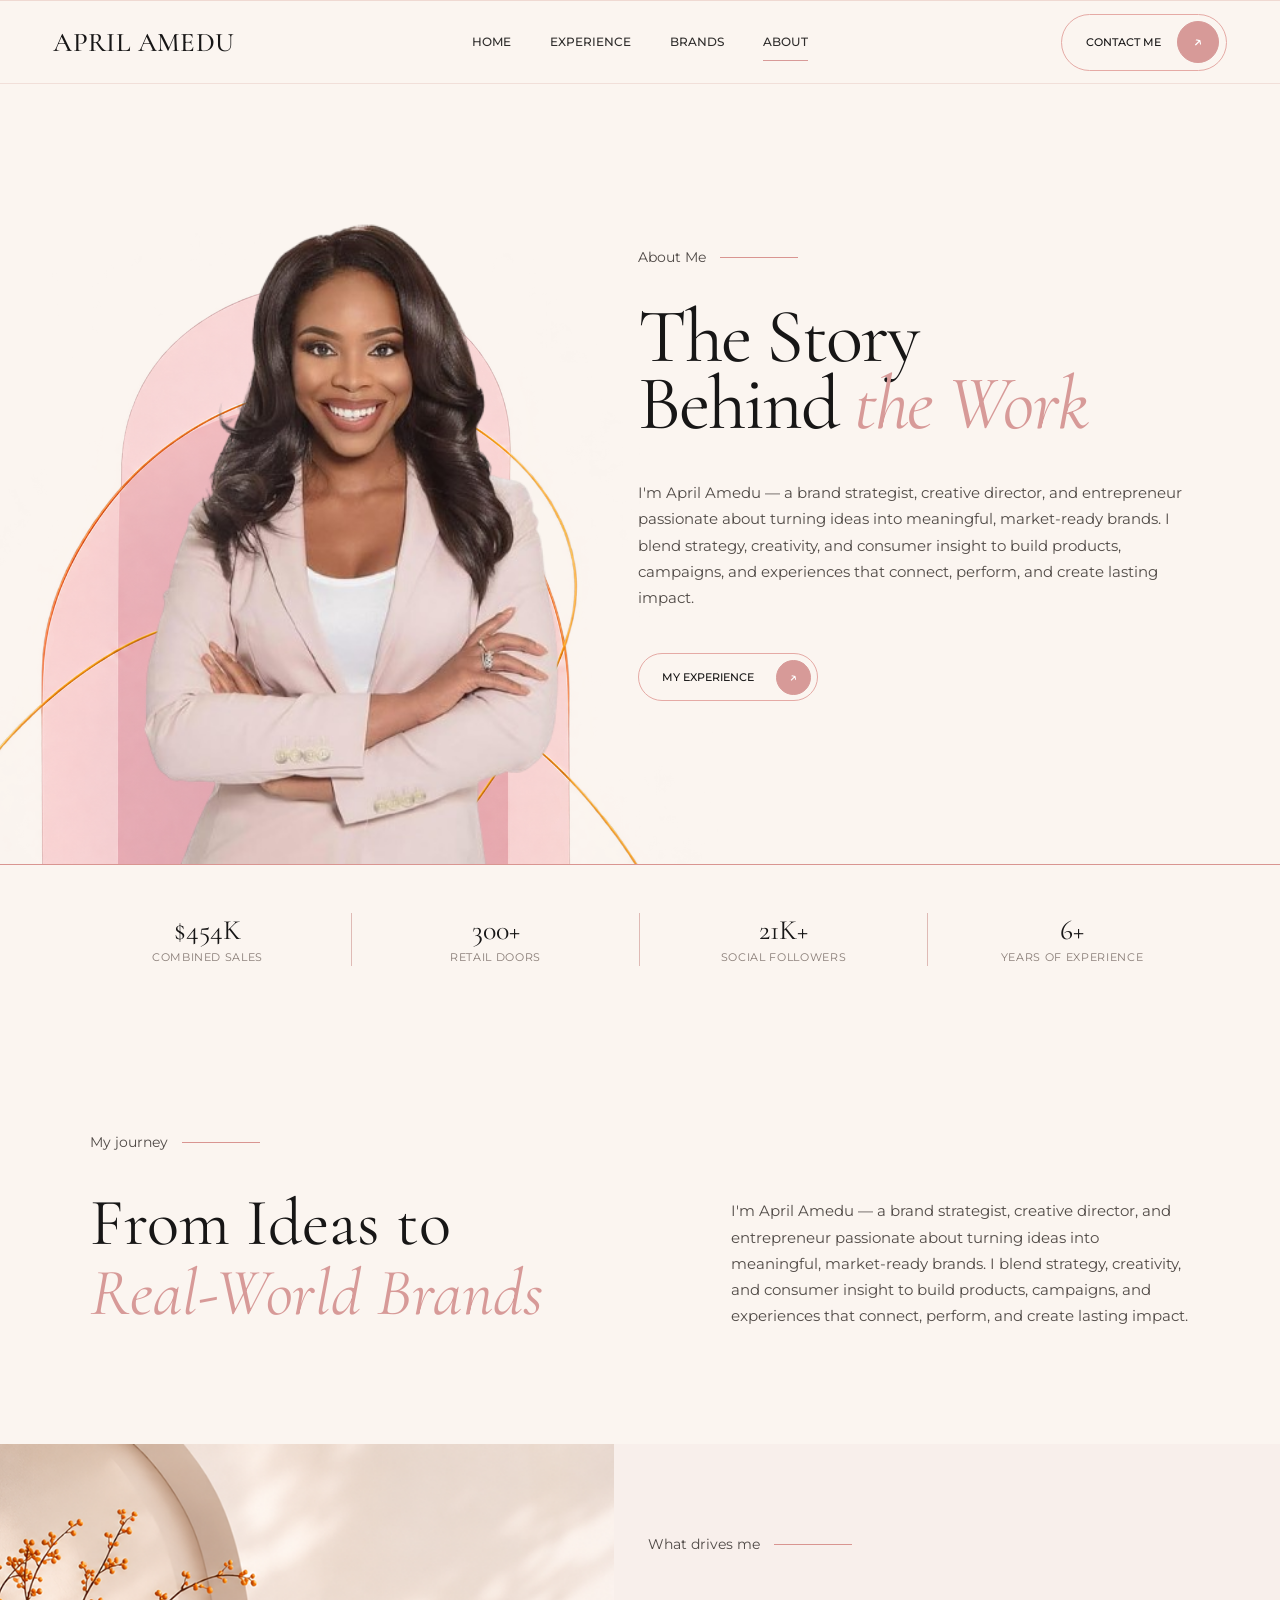
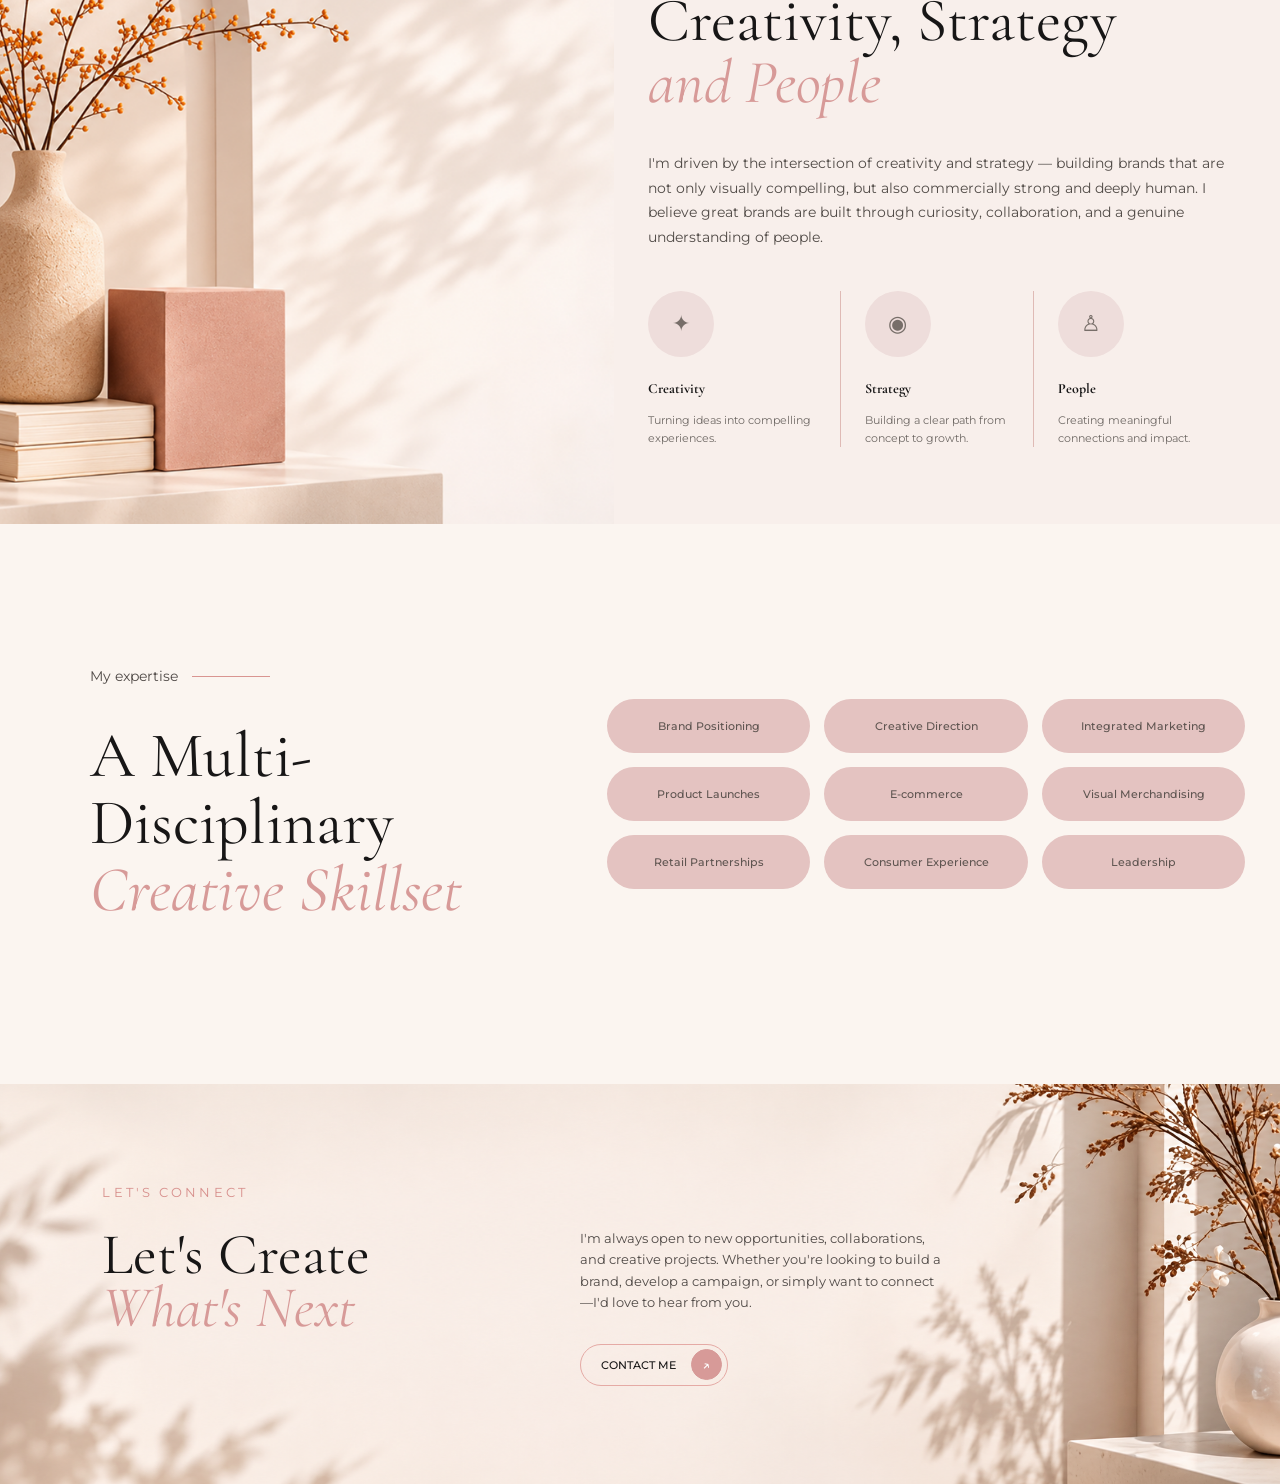
==== about/index.html @ 021d6145 "first commit" ====
<!doctype html>
<html lang="en">
<head>
    <meta charset="utf-8">
    <meta name="viewport" content="width=device-width, initial-scale=1">
    <meta name="description" content="Learn about April Amedu, her story, creative approach, and multidisciplinary brand expertise.">
    <meta name="theme-color" content="#fbf5f0">
    <title>ABOUT – April Amedu</title>
    <link rel="icon" href="/favicon.svg" type="image/svg+xml">
    <link rel="preconnect" href="https://fonts.googleapis.com">
    <link rel="preconnect" href="https://fonts.gstatic.com" crossorigin>
    <link href="https://fonts.googleapis.com/css2?family=Cormorant+Garamond:ital,wght@0,400;0,500;0,600;1,400&family=Montserrat:wght@400;500;600&display=swap" rel="stylesheet">
    <link rel="stylesheet" href="/assets/css/style.css">
</head>
<body class="wp-singular page-template-default page page-id-8 wp-theme-april-amedu">
<header class="site-header"><a class="brand" href="/">APRIL AMEDU</a><nav id="primary-navigation" class="main-nav" aria-label="Primary navigation"><ul id="menu-main-menu" class="nav-menu"><li id="menu-item-13" class="menu-item menu-item-type-custom menu-item-object-custom menu-item-13"><a href="/">HOME</a></li>
<li id="menu-item-12" class="menu-item menu-item-type-post_type menu-item-object-page menu-item-12"><a href="/experience/">EXPERIENCE</a></li>
<li id="menu-item-14" class="menu-item menu-item-type-post_type menu-item-object-page menu-item-14"><a href="/brands/">BRANDS</a></li>
<li id="menu-item-15" class="menu-item menu-item-type-post_type menu-item-object-page current-menu-item page_item page-item-8 current_page_item menu-item-15"><a href="/about/" aria-current="page">ABOUT</a></li>
<li class="menu-item mobile-contact-menu-item"><a href="/contact/"><span>Contact Me</span><span class="mobile-contact-arrow" aria-hidden="true">&nearr;</span></a></li></ul></nav><a class="pill" href="/contact/">Contact Me <span class="round-arrow">↗</span></a><button class="menu-toggle" type="button" aria-controls="primary-navigation" aria-label="Open menu" aria-expanded="false"><span class="menu-toggle-icon" aria-hidden="true"></span></button></header>
<main class="about-page">
    <section class="about-hero">
        <div class="about-hero-visual">
            <img class="about-hero-arch" src="/assets/images/2615bd2c-b158-4d76-a8b2-8eef247eaac6.png" alt="">
            <img class="about-hero-person" src="/assets/images/Headshot.png" alt="April Amedu">
        </div>
        <div class="about-hero-copy">
            <p class="about-label">About Me</p>
            <h1>The Story<br>Behind <span class="accent">the Work</span></h1>
            <p>I'm April Amedu — a brand strategist, creative director, and entrepreneur passionate about turning ideas into meaningful, market-ready brands. I blend strategy, creativity, and consumer insight to build products, campaigns, and experiences that connect, perform, and create lasting impact.</p>
            <a class="pill" href="/experience/">My Experience <span class="round-arrow">↗</span></a>
        </div>
    </section>

    <section class="about-stats" aria-label="Career highlights">
        <div class="stat">$454K<small>Combined Sales</small></div>
        <div class="stat">300+<small>Retail Doors</small></div>
        <div class="stat">21K+<small>Social Followers</small></div>
        <div class="stat">6+<small>Years of Experience</small></div>
    </section>

    <section class="about-journey">
        <div>
            <p class="about-label">My journey</p>
            <h2>From Ideas to<br><span class="accent">Real-World Brands</span></h2>
        </div>
        <p>I'm April Amedu — a brand strategist, creative director, and entrepreneur passionate about turning ideas into meaningful, market-ready brands. I blend strategy, creativity, and consumer insight to build products, campaigns, and experiences that connect, perform, and create lasting impact.</p>
    </section>

    <section class="about-drives">
        <div class="about-drives-image"><img src="/assets/images/Rectangle%20123.png" alt="Sculptural vase, books, and dried branches"></div>
        <div class="about-drives-copy">
            <p class="about-label">What drives me</p>
            <h2>Creativity, Strategy<br><span class="accent">and People</span></h2>
            <p>I'm driven by the intersection of creativity and strategy — building brands that are not only visually compelling, but also commercially strong and deeply human. I believe great brands are built through curiosity, collaboration, and a genuine understanding of people.</p>
            <div class="about-values">
                <article><span class="value-icon">✦</span><h3>Creativity</h3><p>Turning ideas into compelling experiences.</p></article>
                <article><span class="value-icon">◉</span><h3>Strategy</h3><p>Building a clear path from concept to growth.</p></article>
                <article><span class="value-icon">♙</span><h3>People</h3><p>Creating meaningful connections and impact.</p></article>
            </div>
        </div>
    </section>

    <section class="about-expertise">
        <div>
            <p class="about-label">My expertise</p>
            <h2>A Multi-<br>Disciplinary<br><span class="accent">Creative Skillset</span></h2>
        </div>
        <div class="expertise-list" aria-label="Areas of expertise">
            <span>Brand Positioning</span><span>Creative Direction</span><span>Integrated Marketing</span>
            <span>Product Launches</span><span>E-commerce</span><span>Visual Merchandising</span>
            <span>Retail Partnerships</span><span>Consumer Experience</span><span>Leadership</span>
        </div>
    </section>

    <section class="contact about-contact" id="contact">
        <img class="contact-art" src="/assets/images/Group%2048096040.png" alt="">
        <div class="contact-inner">
            <p class="section-kicker">Let's Connect</p>
            <h2>Let's Create<br><span class="accent">What's Next</span></h2>
            <p>I'm always open to new opportunities, collaborations, and creative projects. Whether you're looking to build a brand, develop a campaign, or simply want to connect—I'd love to hear from you.</p>
            <a class="pill" href="/contact/">Contact Me <span class="round-arrow">↗</span></a>
        </div>
    </section>
</main>
<section class="contact site-wide-contact" id="site-contact">
    <img class="contact-art" src="/assets/images/Group%2048096040.png" alt="">
    <div class="contact-inner">
        <p class="section-kicker">Let's Connect</p>
        <h2>Let's Create<br><span class="accent">What's Next</span></h2>
        <p>I'm always open to new opportunities, collaborations, and creative projects. Whether you're looking to build a brand, develop a campaign, or simply want to connect—I'd love to hear from you.</p>
        <a class="pill" href="/contact/">Contact Me <span class="round-arrow">↗</span></a>
    </div>
</section>
    <script src="/assets/js/navigation.js" defer></script>
    <script src="/assets/js/static-site.js" defer></script>
</body>
</html>
---- assets/css/style.css ----
/*
Theme Name: April Amedu
Theme URI: https://example.com/april-amedu
Author: April Amedu
Description: Editorial portfolio theme for April Amedu, brand strategist and creative director.
Version: 1.0.0
Text Domain: april-amedu
*/

:root{--cream:#f8f0eb;--paper:#fbf5f0;--ink:#171616;--muted:#6f6965;--rose:#d79a98;--rose-light:#e8c6c4;--line:#dec2b8;--max:1240px}
*{box-sizing:border-box}html{scroll-behavior:smooth}body{margin:0;background:var(--cream);color:var(--ink);font-family:"Helvetica Neue",Arial,sans-serif;font-size:14px;line-height:1.55}a{color:inherit;text-decoration:none}img{max-width:100%;height:auto;display:block}.site-header{height:84px;padding:0 4.2vw;display:flex;align-items:center;justify-content:space-between;background:var(--cream);position:relative;z-index:10}.brand{font-family:Georgia,serif;font-size:19px;letter-spacing:.08em}.main-nav{display:flex;gap:34px;align-items:center;text-transform:uppercase;font-size:10px;color:#57514e;letter-spacing:.05em}.main-nav a:first-child{border-bottom:1px solid var(--rose);padding-bottom:9px}.pill{border:1px solid var(--rose-light);border-radius:999px;padding:11px 15px 11px 22px;text-transform:uppercase;font-size:10px;letter-spacing:.04em;display:flex;gap:14px;align-items:center}.round-arrow,.circle-arrow{display:inline-grid;place-items:center;width:28px;height:28px;border-radius:50%;border:1px solid currentColor;font-size:14px;line-height:1}.pill .round-arrow{background:var(--rose);color:white;border-color:var(--rose)}.menu-toggle{display:none;border:0;background:none;font-size:24px}.hero{min-height:560px;position:relative;overflow:hidden;display:grid;grid-template-columns:1fr 1.2fr 1fr;align-items:center;padding:42px 5.5vw 0;background:var(--paper)}.hero:before{content:"";position:absolute;width:45vw;height:45vw;max-width:610px;max-height:610px;background:radial-gradient(circle at center,#f9e4e0 0 33%,transparent 34%);border:1px solid #e5b8ad;border-radius:50%;left:31%;top:22%;opacity:.9}.hero:after{content:"";position:absolute;width:50vw;height:40vw;border:1px solid #e8c1b4;border-radius:50%;left:25%;top:24%;transform:rotate(-10deg);opacity:.9}.hero-copy,.hero-portrait{position:relative;z-index:1}.hero-copy{align-self:center}.hero-copy.right{padding-left:12%}.eyebrow,.section-kicker{font-size:10px;letter-spacing:.24em;color:#7a716c;text-transform:uppercase;margin:0 0 17px}.accent{color:var(--rose);font-style:italic}.hero h1{font:clamp(48px,5vw,82px)/.87 Georgia,serif;font-weight:400;letter-spacing:-.04em;margin:0 0 25px}.hero p{font-size:11px;color:var(--muted);max-width:240px;line-height:1.7}.hero-portrait{align-self:end;justify-self:center;width:min(340px,100%);height:480px;background:linear-gradient(150deg,#8d6d63,#d5b1a5 48%,#5a413a);border-radius:48% 48% 0 0;position:relative;overflow:hidden}.hero-portrait:before{content:"";position:absolute;width:145px;height:185px;left:calc(50% - 72px);top:85px;border-radius:50% 50% 45% 45%;background:linear-gradient(140deg,#3b2925,#b57968 55%,#4c2d27);box-shadow:0 82px 0 23px #f6f0ec}.hero-portrait:after{content:"";position:absolute;left:20%;right:20%;bottom:-12px;height:230px;border-radius:50% 50% 0 0;background:linear-gradient(120deg,#d9bdb7,#f5eee9 45%,#c8a7a0)}.hero-statbar{grid-column:1/-1;margin:0 -5.5vw;padding:17px 6vw;border-top:1px solid var(--rose);display:grid;grid-template-columns:repeat(4,1fr);text-align:center;background:var(--paper);position:relative;z-index:2}.stat{font:24px Georgia,serif;border-right:1px solid var(--line)}.stat:last-child{border:0}.stat small{display:block;font:9px Arial,sans-serif;color:#877b75;letter-spacing:.06em;text-transform:uppercase;margin-top:2px}.logo-strip{padding:54px 6vw 70px;text-align:center;background:var(--paper)}.logo-strip .section-kicker{color:var(--rose);margin-bottom:43px}.logos{display:flex;justify-content:space-around;align-items:center;gap:30px}.logo{font-weight:800;letter-spacing:-.06em;font-size:33px}.logo.red{color:#ca1425}.logo.blue{color:#163e67}.logo.world{font:700 23px Georgia,serif;color:#ba242d}.logo.urban{font-size:17px;letter-spacing:.08em;color:#2e2b2a}.section{padding:76px 5.3vw;background:var(--cream)}.section-head{display:flex;justify-content:space-between;gap:50px;align-items:end;margin-bottom:42px}.section-head h2{font:32px/1.2 Georgia,serif;font-weight:400;margin:0}.section-head p{max-width:380px;font-size:11px;color:var(--muted);margin:0}.projects{display:grid;grid-template-columns:1.2fr .85fr .85fr;grid-auto-rows:205px;gap:9px}.project{position:relative;background:#d6d6d6;padding:34px;color:white;display:flex;flex-direction:column;justify-content:end;overflow:hidden}.project.feature{background:linear-gradient(135deg,#9e1f38,#6d1534 45%,#160d1f);grid-row:span 1}.project.feature:before{content:"POP\A YOUR";white-space:pre;position:absolute;inset:4px 0 0;text-align:center;font:52px/.75 Georgia,serif;color:#aecb23;opacity:.9}.project h3{font:28px Georgia,serif;margin:0;position:relative}.project small{font-size:10px;opacity:.8;position:relative}.project .circle-arrow{align-self:end;position:absolute;right:18px;bottom:18px}.about{background:#f2e6e1;min-height:430px;padding:75px 13%;position:relative;overflow:hidden}.about:after{content:"";position:absolute;right:0;top:0;bottom:0;width:34%;background:linear-gradient(135deg,#dec4b6,#ad7b64);border-radius:60% 0 0 0;opacity:.65}.about-inner{position:relative;z-index:1;max-width:510px}.about h2{font:48px/.9 Georgia,serif;margin:0 0 25px}.about p{font-size:11px;max-width:430px;color:var(--muted)}.services{padding-bottom:85px}.service-grid{display:grid;grid-template-columns:repeat(4,1fr);gap:0}.service{padding:0 28px;border-right:1px solid var(--line)}.service:first-child{padding-left:0}.service:last-child{border:0}.service-icon{width:50px;height:50px;background:#f0dfda;border-radius:50%;display:grid;place-items:center;font-size:22px;color:#777;margin-bottom:24px}.service h3{font-size:14px;text-transform:uppercase;margin:0 0 14px}.service p{font-size:11px;color:var(--muted);max-width:200px}.quote{background:#dfc0bf;min-height:260px;padding:60px 13%;display:flex;align-items:center;gap:60px}.quote h2{font:30px/1.2 Georgia,serif;font-weight:400;text-align:center;margin:0;max-width:500px}.quote p{max-width:280px;font-size:11px}.contact{min-height:380px;padding:72px 13%;position:relative;overflow:hidden;background:var(--paper)}.contact:after{content:"";position:absolute;right:0;top:0;width:35%;height:100%;background:linear-gradient(130deg,#f4dfd5,#b99783);opacity:.7}.contact-inner{position:relative;z-index:1;max-width:900px}.contact h2{font:52px/.9 Georgia,serif;font-weight:400;margin:0 0 30px}.contact p{max-width:260px;font-size:11px;margin-left:47%;color:var(--muted)}.site-footer{padding:25px 5vw;font-size:10px;display:flex;justify-content:space-between;color:var(--muted);background:var(--cream)}
@media(max-width:900px){.site-header{height:72px}.main-nav{display:none}.menu-toggle{display:block}.hero{grid-template-columns:1fr 1fr;min-height:720px;padding-top:60px}.hero:before{left:16%;top:30%;width:70vw;height:70vw}.hero:after{left:8%;top:32%;width:80vw;height:55vw}.hero-copy.right{padding-left:0}.hero-portrait{position:absolute;bottom:75px;left:30%;width:38%;height:390px;opacity:.9}.hero-copy{z-index:2}.hero-copy.right{grid-column:2}.hero-statbar{margin:0 -5.5vw}.projects{grid-template-columns:1fr 1fr;grid-auto-rows:190px}.project.feature{grid-column:span 2}.service-grid{grid-template-columns:1fr 1fr;gap:42px 0}.service:nth-child(2){border:0}.service:nth-child(3){padding-left:0}.quote{display:block;text-align:center}.quote p{margin:28px auto 0}.contact p{margin-left:0}.contact:after{width:45%}}
@media(max-width:560px){.brand{font-size:16px}.hero{display:block;min-height:890px;padding:55px 8vw 0}.hero-copy{position:relative;margin-bottom:25px}.hero-copy.right{padding-top:260px}.hero h1{font-size:53px}.hero-portrait{left:25%;bottom:103px;width:50%;height:330px}.hero-statbar{grid-template-columns:repeat(2,1fr);gap:14px}.stat{font-size:18px;border:0}.logos{flex-wrap:wrap}.logo{font-size:25px}.logo.world{font-size:19px}.section{padding:58px 7vw}.section-head{display:block}.section-head p{margin-top:18px}.projects{grid-template-columns:1fr;grid-auto-rows:175px}.project.feature{grid-column:auto}.about{padding:60px 8vw;min-height:530px}.about:after{width:100%;height:40%;top:auto}.about h2,.contact h2{font-size:42px}.service-grid{grid-template-columns:1fr}.service{border:0;padding:0}.service:nth-child(3){padding:0}.contact{padding:60px 8vw}.contact:after{width:100%;height:35%;top:auto}.site-footer{display:block}.site-footer span{display:block;margin-bottom:8px}}

/* Exact editorial type system and reference header */
body{font-family:"Montserrat",Arial,sans-serif}
.brand,.hero h1,.stat,.section-head h2,.project h3,.about h2,.quote h2,.contact h2{font-family:"Cormorant Garamond",Georgia,serif}
.site-header{height:84px;padding:0 4.15vw;display:grid;grid-template-columns:1fr auto 1fr;align-items:center;background:#fbf5f0;border-top:1px solid #efd9d2;border-bottom:1px solid #f1dfd9}
.brand{font-size:27px;font-weight:500;line-height:1;letter-spacing:.015em}
.site-header>.brand{display:inline-block;justify-self:start;width:max-content;max-width:100%}
.main-nav{height:100%;gap:39px;justify-self:center;font-size:10px;font-weight:500;color:#2f2d2c;letter-spacing:0}
.main-nav a{height:100%;display:flex;align-items:center;position:relative}
.main-nav a:first-child{border:0;padding:0}
.main-nav a:first-child:after{content:"";position:absolute;left:0;right:0;bottom:22px;height:1px;background:#d89a98}
.site-header>.pill{justify-self:end;width:166px;height:57px;padding:6px 7px 6px 24px;justify-content:space-between;white-space:nowrap;line-height:1}
.site-header>.pill .round-arrow{width:42px;height:42px;flex:0 0 42px;font-size:16px}
.pill{border-color:#e5aaa5;font-weight:500;letter-spacing:0;display:inline-flex}
.menu-toggle{justify-self:end}
@media(max-width:900px){.site-header{height:72px;grid-template-columns:1fr auto}.main-nav,.site-header>.pill{display:none}.menu-toggle{display:block}}
@media(max-width:560px){.brand{font-size:22px}}

/* Site-wide typography: these are the only two active typefaces. */
body,body *{font-family:"Montserrat",sans-serif!important}
h1,h2,h3,h4,h5,h6,
.brand,
.hero h1,
.stat,
.section-head h2,
.project h3,
.project.feature:before,
.about h2,
.quote h2,
.contact h2{font-family:"Cormorant Garamond",serif!important}
h1 *,h2 *,h3 *,h4 *,h5 *,h6 *,
.hero h1 .accent,.about h2 .accent,.quote h2 .accent,.contact h2 .accent{font-family:"Cormorant Garamond",serif!important}

/* Supplied homepage assets */
.logos img{display:block;width:auto;max-width:22%;max-height:54px;object-fit:contain}
.about{padding-right:42%}
.about:after{display:none}
.about-image{position:absolute;z-index:0;right:0;top:0;width:38%;height:100%;object-fit:cover;object-position:center;-webkit-mask-image:linear-gradient(to right,transparent 0%,rgba(0,0,0,.12) 8%,#000 30%);mask-image:linear-gradient(to right,transparent 0%,rgba(0,0,0,.12) 8%,#000 30%)}
.service-icon img{width:23px;height:23px;object-fit:contain;opacity:.75}
.quote{position:relative;overflow:hidden;background:#dfc0bf}
.quote-art{position:absolute;z-index:0;inset:0;width:100%;height:100%;object-fit:cover}
.quote h2,.quote p{position:relative;z-index:1}
.contact:after{display:none}
.contact-art{position:absolute;z-index:0;inset:0;width:100%;height:100%;object-fit:cover;object-position:center}
.contact-inner{position:relative;z-index:1}
@media(max-width:900px){.about{padding-right:39%}.about-image{width:42%}.logos img{max-width:21%;max-height:44px}}
@media(max-width:560px){.logos img{max-width:42%;max-height:38px}.about{padding-right:8%;padding-bottom:250px}.about-image{top:auto;bottom:0;width:100%;height:240px;object-position:65% 56%;-webkit-mask-image:linear-gradient(to bottom,transparent 0%,rgba(0,0,0,.12) 8%,#000 32%);mask-image:linear-gradient(to bottom,transparent 0%,rgba(0,0,0,.12) 8%,#000 32%)}.quote-art{object-position:left center}.contact{padding-bottom:190px}.contact-art{object-position:72% center}}

/* Global 1400px responsive site canvas */
html{background:#fbf5f0}
body{width:100%;max-width:1400px;margin:0 auto!important;overflow-x:hidden;background:#fbf5f0}
.site-header,.hero,.hero-statbar,.logo-strip,.section,.site-footer{background-color:#fbf5f0}
@media(min-width:1400px){
  .site-header{padding-left:58px;padding-right:58px}
  .hero{padding-left:77px;padding-right:77px}
  .hero-statbar{margin-left:-77px;margin-right:-77px;padding-left:84px;padding-right:84px}
  .logo-strip{padding-left:84px;padding-right:84px}
  .section{padding-left:74px;padding-right:74px}
  .site-footer{padding-left:70px;padding-right:70px}
}

/* The supplied hero composition renders at its natural responsive dimensions. */
.hero:before,.hero:after{display:none}

/* Scale the hero artwork and seat it directly on the statistics divider. */
.hero-visual{align-self:end;justify-self:center;width:160%;max-width:750px;margin:0 0 -31px;position:relative;z-index:1}
.hero-center-image{display:block;width:100%;max-width:none;height:auto;margin:0}
.hero-headshot{position:absolute;z-index:2;left:45%;bottom:-1px;transform:translateX(-50%);width:100%;max-width:600px;height:auto}
@media(min-width:901px){.hero{min-height:700px}.hero-copy{align-self:start;margin-top:32px}}
@media(max-width:900px){.hero-visual{width:125%;max-width:540px}}
@media(max-width:560px){.hero-visual{width:100%;max-width:440px;margin:20px auto -1px}.hero-headshot{bottom:0;width:67%}}

/* Right hero call-to-action */
.hero-copy.right .text-link{display:flex;align-items:center;justify-content:space-between;gap:14px;width:100%;max-width:240px;margin-top:20px;color:#b57650;text-transform:uppercase;font-size:10px;font-weight:400;letter-spacing:.16em}
.hero-copy.right .text-link-label{display:block;flex:1;padding:0 0 7px;border-bottom:1px solid #b57650;white-space:nowrap}
.hero-copy.right .circle-arrow{width:44px;height:44px;flex:0 0 44px;border:1px solid #b57650;font-size:19px;font-weight:300}
@media(max-width:900px){.hero-copy.right .text-link{max-width:220px;font-size:9px;gap:12px}.hero-copy.right .circle-arrow{width:40px;height:40px;flex-basis:40px;font-size:17px}}

/* Readable site-wide type scale */
body{font-size:16px;line-height:1.65}
.main-nav{font-size:12px}
.pill{font-size:11px}
.eyebrow,.section-kicker{font-size:12px;line-height:1.5}
.hero h1{font-size:clamp(54px,5.25vw,88px)}
.hero p{font-size:14px;line-height:1.75;max-width:285px}
.stat{font-size:28px}
.stat small{font-size:11px;line-height:1.5}
.section-head h2{font-size:38px}
.section-head p{font-size:14px;line-height:1.7;max-width:440px}
.project h3{font-size:31px}
.project small{font-size:12px}
.about h2{font-size:54px;line-height:.95}
.about p{font-size:14px;line-height:1.75;max-width:500px}
.service h3{font-size:15px}
.service p{font-size:13px;line-height:1.7}
.quote h2{font-size:35px}
.quote p{font-size:14px;line-height:1.7}
.contact h2{font-size:58px;line-height:.95}
.contact p{font-size:14px;line-height:1.7;max-width:320px}
.site-footer{font-size:12px}
.hero-copy.right .text-link{font-size:11px}
.hero>.hero-copy:first-child>.pill{margin-bottom:28px}
.projects{grid-auto-rows:285px}
.quote{height:350px;min-height:350px}
@media(max-width:900px){.main-nav{font-size:11px}.hero p,.section-head p,.about p,.quote p,.contact p{font-size:13px}.hero-copy.right .text-link{font-size:10px}}
@media(max-width:900px){.projects{grid-auto-rows:240px}}
@media(max-width:560px){body{font-size:15px}.hero h1{font-size:56px}.section-head h2{font-size:34px}.about h2,.contact h2{font-size:46px}.stat{font-size:22px}.projects{grid-auto-rows:220px}.quote{height:auto;min-height:350px}}

/* Quote section composition */
.quote{display:grid;grid-template-columns:minmax(0,1fr) minmax(340px,440px) minmax(260px,320px) minmax(0,1fr);align-items:center;gap:44px;padding:0 28px}
.quote h2{grid-column:2;justify-self:center;width:100%;max-width:440px;margin:0;text-align:center;line-height:1.2}
.quote p{grid-column:3;justify-self:start;width:100%;max-width:320px;margin:0}
@media(max-width:900px){.quote{grid-template-columns:1.2fr .8fr;gap:30px;padding:45px 8vw}.quote h2{grid-column:1}.quote p{grid-column:2}}
@media(max-width:560px){.quote{display:flex;flex-direction:column;justify-content:center;gap:22px;padding:55px 8vw 125px}.quote h2,.quote p{width:100%;max-width:100%;text-align:center}}

/* Contact section composition */
.contact{display:flex;align-items:center;height:400px;min-height:400px;padding:0 8%;background:#fbf5f0}
.contact-art{object-position:center center}
.contact-inner{display:grid;grid-template-columns:minmax(300px,1fr) minmax(280px,.9fr);grid-template-rows:auto auto auto;width:78%;max-width:1050px;column-gap:76px;align-items:start}
.contact .section-kicker{grid-column:1;grid-row:1;margin:0 0 24px;color:#d78f8c}
.contact h2{grid-column:1;grid-row:2 / span 2;margin:0;font-size:58px;line-height:.92}
.contact p{grid-column:2;grid-row:2;margin:0;max-width:390px;font-size:13px;line-height:1.65;color:#4f4946}
.contact .pill{grid-column:2;grid-row:3;justify-self:start;width:148px;height:42px;margin-top:30px;padding:4px 5px 4px 20px;justify-content:space-between;white-space:nowrap}
.contact .pill .round-arrow{width:31px;height:31px;flex:0 0 31px}
@media(max-width:900px){.contact{padding:0 7%}.contact-inner{width:88%;grid-template-columns:1fr 1fr;column-gap:42px}.contact h2{font-size:50px}.contact p{font-size:12px}}
@media(max-width:560px){.contact{display:block;height:auto;min-height:650px;padding:58px 8% 210px}.contact-inner{display:block;width:100%;max-width:100%}.contact .section-kicker{margin-bottom:20px}.contact h2{font-size:46px}.contact p{margin-top:28px;max-width:100%}.contact .pill{display:flex;margin-top:24px}.contact-art{object-position:72% center}}

/* WordPress-managed primary navigation */
.main-nav .nav-menu{display:flex;align-items:center;gap:39px;height:100%;margin:0;padding:0;list-style:none}
.main-nav .nav-menu>li{height:100%;margin:0;padding:0}
.main-nav .nav-menu a{height:100%;display:flex;align-items:center;position:relative;white-space:nowrap}
.main-nav a:first-child:after{display:none}
.main-nav .current-menu-item>a:after,.main-nav .current_page_item>a:after{content:"";display:block;position:absolute;left:0;right:0;bottom:22px;height:1px;background:#d89a98}
.main-nav .sub-menu{position:absolute;top:70px;min-width:190px;margin:0;padding:12px 0;list-style:none;background:#fbf5f0;border:1px solid #efd9d2;box-shadow:0 12px 30px rgba(85,57,49,.08);opacity:0;visibility:hidden;transform:translateY(8px);transition:.2s ease}
.main-nav .menu-item-has-children{position:relative}
.main-nav .menu-item-has-children:hover>.sub-menu,.main-nav .menu-item-has-children:focus-within>.sub-menu{opacity:1;visibility:visible;transform:translateY(0)}
.main-nav .sub-menu li,.main-nav .sub-menu a{height:auto}
.main-nav .sub-menu a{padding:10px 18px}
.main-nav .sub-menu a:after{display:none!important}
@media(max-width:900px){
  .site-header.menu-open{z-index:100}
  .site-header.menu-open .main-nav{display:block;position:absolute;top:100%;left:0;right:0;height:auto;padding:18px 7vw 24px;background:#fbf5f0;border-bottom:1px solid #efd9d2;box-shadow:0 16px 30px rgba(85,57,49,.08)}
  .site-header.menu-open .nav-menu{display:block;height:auto}
  .site-header.menu-open .nav-menu>li{height:auto}
  .site-header.menu-open .main-nav a{height:auto;padding:12px 0;font-size:13px}
  .site-header.menu-open .main-nav .current-menu-item>a:after,.site-header.menu-open .main-nav .current_page_item>a:after{bottom:6px;right:auto;width:30px}
  .site-header.menu-open .sub-menu{position:static;display:block;min-width:0;padding:0 0 0 18px;border:0;box-shadow:none;opacity:1;visibility:visible;transform:none}
}

/* Contact page */
.contact-page-hero{position:relative;min-height:620px;display:flex;align-items:center;overflow:hidden;padding:80px 9%}
.contact-page-hero>img{position:absolute;inset:0;width:100%;height:100%;object-fit:cover;object-position:center}
.contact-page-inner{position:relative;z-index:1;width:78%;display:grid;grid-template-columns:1fr 1fr;column-gap:80px;align-items:center}
.contact-page-inner>.section-kicker{grid-column:1;margin-bottom:24px;color:#d78f8c}
.contact-page-inner h1{grid-column:1;margin:0;font-size:clamp(64px,7vw,100px);font-weight:400;line-height:.9}
.contact-page-copy{grid-column:2;grid-row:1 / span 2;max-width:430px}
.contact-page-copy p{font-size:16px;line-height:1.8;margin:0 0 30px}
.contact-details{padding:100px 9%;text-align:center;background:#e7c9c7}
.contact-details h2{font-size:clamp(42px,5vw,70px);font-weight:400;margin:0 0 24px}
.contact-details>a{font-size:18px;border-bottom:1px solid currentColor;padding-bottom:5px}

/* Case study pages */
.case-study-hero{min-height:520px;padding:80px 9%;display:flex;flex-direction:column;justify-content:center;background:#f2e2de}
.case-study-back{align-self:flex-start;margin-bottom:70px;text-transform:uppercase;font-size:12px;letter-spacing:.14em}
.case-study-hero h1{max-width:950px;margin:0;font-size:clamp(68px,8vw,118px);font-weight:400;line-height:.88}
.case-study-excerpt{max-width:620px;margin:30px 0 0;font-size:17px;line-height:1.75;color:var(--muted)}
.case-study-image{max-height:780px;overflow:hidden}
.case-study-image img{width:100%;height:100%;object-fit:cover}
.case-study-content{max-width:850px;margin:0 auto;padding:100px 7%;font-size:17px;line-height:1.9}
.case-study-content h2,.case-study-content h3{font-size:clamp(36px,4vw,56px);font-weight:400;line-height:1;margin:60px 0 24px}
.case-study-content p{margin:0 0 28px}
.case-study-footer{padding:0 7% 100px;text-align:center}
.case-study-footer .pill{justify-content:center;margin:auto}
@media(max-width:700px){.contact-page-hero{min-height:720px;padding:60px 8% 220px}.contact-page-hero>img{object-position:72% center}.contact-page-inner{display:block;width:100%}.contact-page-inner h1{font-size:58px}.contact-page-copy{margin-top:36px}.contact-details{padding:75px 8%}.case-study-hero{min-height:460px;padding:60px 8%}.case-study-back{margin-bottom:50px}.case-study-hero h1{font-size:62px}.case-study-excerpt,.case-study-content{font-size:15px}.case-study-content{padding:70px 8%}}

/* About page */
.about-page{background:#fbf5f0}
.about-label{display:flex;align-items:center;gap:14px;margin:0 0 34px;font-size:14px;color:#4f4946}
.about-label:after{content:"";display:block;width:78px;height:1px;background:#d99591}
.about-hero{min-height:780px;display:grid;grid-template-columns:46% 54%;align-items:stretch;padding:34px 6% 0;overflow:hidden}
.about-hero-visual{position:relative;align-self:end;height:100%;min-height:720px}
.about-hero-arch{position:absolute;left:48%;bottom:-30px;transform:translateX(-50%);width:170%;max-width:1000px;height:auto}
.about-hero-person{position:absolute;z-index:2;left:48%;bottom:0;transform:translateX(-50%);width:124%;max-width:780px;height:auto}
.about-hero-copy{align-self:center;padding:0 0 35px 7%}
.about-hero-copy h1{margin:0 0 42px;font-size:clamp(66px,6vw,92px);font-weight:400;line-height:.88;letter-spacing:-.025em}
.about-hero-copy>p:not(.about-label){max-width:650px;margin:0 0 42px;font-size:15px;line-height:1.75;color:#514b47}
.about-hero-copy>.pill{width:180px;height:48px;justify-content:space-between;padding:5px 6px 5px 23px}
.about-hero-copy>.pill .round-arrow{width:35px;height:35px}
.about-stats{min-height:150px;display:grid;grid-template-columns:repeat(4,1fr);align-items:center;padding:20px 5%;border-top:1px solid #d99591}
.about-stats .stat{text-align:center;border-right:1px solid #dfbab5}
.about-stats .stat:last-child{border-right:0}
.about-journey{min-height:430px;display:grid;grid-template-columns:1.1fr .9fr;align-items:center;gap:80px;padding:80px 7%}
.about-journey h2{margin:0;font-size:clamp(55px,5.2vw,78px);font-weight:400;line-height:1.05}
.about-journey>p{max-width:580px;margin:70px 0 0;font-size:15px;line-height:1.75;color:#514b47}
.about-drives{min-height:680px;display:grid;grid-template-columns:48% 52%;background:#f8efeb}
.about-drives-image{height:100%;min-height:680px;overflow:hidden}
.about-drives-image img{width:100%;height:100%;object-fit:cover;object-position:center}
.about-drives-copy{display:flex;flex-direction:column;justify-content:center;padding:68px 8% 56px 5%}
.about-drives-copy h2{margin:0 0 36px;font-size:clamp(52px,4.8vw,72px);font-weight:400;line-height:1.02}
.about-drives-copy>p:not(.about-label){max-width:680px;margin:0 0 42px;font-size:14px;line-height:1.75;color:#514b47}
.about-values{display:grid;grid-template-columns:repeat(3,1fr);gap:0}
.about-values article{padding:0 24px;border-right:1px solid #dfbab5}
.about-values article:first-child{padding-left:0}
.about-values article:last-child{border-right:0}
.value-icon{display:grid;place-items:center;width:66px;height:66px;margin-bottom:20px;border-radius:50%;background:#eedddb;color:#776e69;font-size:22px}
.about-values h3{margin:0 0 12px;font-size:14px;text-transform:none}
.about-values p{margin:0;font-size:11px;line-height:1.6;color:#6f6965}
.about-expertise{min-height:540px;display:grid;grid-template-columns:42% 58%;align-items:center;gap:55px;padding:85px 7%}
.about-expertise h2{margin:0;font-size:clamp(56px,5vw,76px);font-weight:400;line-height:1.05}
.expertise-list{display:grid;grid-template-columns:repeat(3,1fr);gap:14px}
.expertise-list span{display:flex;align-items:center;justify-content:center;min-height:54px;padding:10px 16px;border-radius:999px;background:#e4c3c1;text-align:center;font-size:11px;font-weight:500;color:#5f5551}
.about-contact{border-top:1px solid #d9aca6}
@media(max-width:1000px){.about-hero{grid-template-columns:44% 56%;padding-left:3%;padding-right:4%}.about-hero-arch{left:46%;width:145%}.about-hero-person{left:46%;width:105%}.about-hero-copy h1{font-size:64px}.about-drives-copy{padding-left:7%;padding-right:6%}.about-values article{padding:0 14px}.about-expertise{grid-template-columns:38% 62%;gap:35px}.expertise-list{grid-template-columns:repeat(2,1fr)}}
@media(max-width:760px){.about-label{margin-bottom:22px}.about-hero{display:flex;flex-direction:column-reverse;min-height:0;padding:55px 7% 0}.about-hero-copy{padding:0}.about-hero-copy h1{font-size:58px;margin-bottom:28px}.about-hero-copy>p:not(.about-label){font-size:14px;margin-bottom:28px}.about-hero-visual{min-height:520px;margin-top:20px}.about-hero-arch{width:125%;bottom:-15px}.about-hero-person{width:78%}.about-stats{grid-template-columns:repeat(2,1fr);gap:24px 0;padding:30px 5%}.about-stats .stat:nth-child(2){border-right:0}.about-journey{display:block;min-height:0;padding:70px 7%}.about-journey h2{font-size:50px}.about-journey>p{margin-top:36px}.about-drives{display:block}.about-drives-image{min-height:500px;height:500px}.about-drives-copy{padding:65px 7%}.about-drives-copy h2{font-size:49px}.about-values{gap:25px}.about-values article{padding:0;border:0}.about-expertise{display:block;min-height:0;padding:75px 7%}.about-expertise h2{font-size:52px;margin-bottom:50px}.expertise-list{grid-template-columns:repeat(2,1fr)}}
@media(max-width:480px){.about-hero-copy h1{font-size:48px}.about-hero-visual{min-height:430px}.about-hero-person{width:86%}.about-stats .stat{font-size:25px}.about-journey h2,.about-drives-copy h2,.about-expertise h2{font-size:42px}.about-drives-image{height:390px;min-height:390px}.about-values{grid-template-columns:1fr}.about-values article{display:grid;grid-template-columns:55px 1fr;column-gap:15px;align-items:center}.value-icon{grid-row:1 / span 2;width:52px;height:52px;margin:0}.about-values h3{margin:0}.about-values p{margin-bottom:20px}.expertise-list{grid-template-columns:1fr}}

/* Experience page */
.experience-page{background:#fbf5f0}
.experience-hero{position:relative;min-height:680px;display:grid;grid-template-columns:48% 52%;overflow:hidden}
.experience-hero:before{content:"";position:absolute;z-index:0;width:620px;height:620px;left:40%;bottom:-260px;border-radius:50%;background:#f4d8d6;opacity:.75}
.experience-hero-copy{position:relative;z-index:2;align-self:center;padding:40px 8% 55px 14%}
.experience-hero-copy h1{margin:0 0 52px;font-size:clamp(70px,6.2vw,96px);font-weight:400;line-height:.86;letter-spacing:-.025em}
.experience-hero-copy>p:not(.about-label){max-width:610px;margin:0 0 50px;font-size:15px;line-height:1.75;color:#514b47}
.experience-hero-copy>.pill{width:180px;height:48px;justify-content:space-between;padding:5px 6px 5px 23px}
.experience-hero-copy>.pill .round-arrow{width:35px;height:35px}
.experience-hero-image{position:relative;z-index:1;align-self:stretch;overflow:hidden;margin-top:20px}
.experience-hero-image img{width:100%;height:100%;object-fit:cover;object-position:left center}
.experience-stats{min-height:180px;display:grid;grid-template-columns:repeat(4,1fr);align-items:center;padding:25px 5%}
.experience-stats .stat{text-align:center;border-right:1px solid #dfbab5}
.experience-stats .stat:last-child{border-right:0}
.career-timeline{padding:90px 6.5% 100px}
.career-heading{display:grid;grid-template-columns:1fr .8fr;align-items:end;gap:90px;margin:0 2% 75px}
.career-heading h2{margin:0;font-size:clamp(62px,5.6vw,86px);font-weight:400;line-height:1.02}
.career-heading>p{max-width:560px;margin:0 0 18px;font-size:15px;line-height:1.75;color:#514b47}
.career-cards{display:grid;gap:24px}
.career-card{display:grid;grid-template-columns:275px minmax(0,1fr) 175px;align-items:center;gap:42px;min-height:190px;padding:30px 34px;background:#fcf3f2;border-radius:10px}
.career-logo{height:100%;display:flex;align-items:center;justify-content:center;padding:20px 35px;border-right:1px solid #dfbab5}
.career-logo img{width:auto;max-width:190px;max-height:65px;object-fit:contain}
.career-role h3{display:flex;align-items:center;gap:16px;margin:0 0 22px;font-size:18px;font-weight:600;line-height:1.35}
.career-role h3 span{padding-left:16px;border-left:2px solid #dcaaa5}
.career-role ul{margin:0;padding-left:20px;color:#5d5652}
.career-role li{margin:0 0 10px;font-size:12px;line-height:1.55}
.career-date{align-self:start;justify-self:end;min-width:160px;margin:0;padding:12px 18px;border:1px solid #dda6a1;border-radius:999px;text-align:center;font-size:11px;color:#5b5350}
.experience-contact{border-top:1px solid #d9aca6}
@media(max-width:1050px){.experience-hero-copy{padding-left:9%}.experience-hero-copy h1{font-size:66px}.career-card{grid-template-columns:210px minmax(0,1fr) 150px;gap:28px}.career-logo{padding:20px}.career-date{min-width:140px}.career-role h3{display:block}.career-role h3 span{display:block;margin-top:8px;padding:0;border:0}}
@media(max-width:780px){.experience-hero{display:flex;flex-direction:column;min-height:0}.experience-hero:before{left:-15%;bottom:15%;width:520px;height:520px}.experience-hero-copy{padding:65px 7% 50px}.experience-hero-copy h1{font-size:58px;margin-bottom:32px}.experience-hero-copy>p:not(.about-label){font-size:14px;margin-bottom:30px}.experience-hero-image{height:520px;margin:0}.experience-stats{grid-template-columns:repeat(2,1fr);gap:25px 0;padding:35px 5%}.experience-stats .stat:nth-child(2){border-right:0}.career-timeline{padding:70px 7%}.career-heading{display:block;margin:0 0 50px}.career-heading h2{font-size:54px}.career-heading>p{margin-top:30px}.career-card{grid-template-columns:140px minmax(0,1fr);gap:25px;padding:28px 24px}.career-logo{grid-row:1 / span 2;padding:12px}.career-logo img{max-width:110px}.career-date{grid-column:2;grid-row:1;align-self:start;justify-self:end}.career-role{grid-column:2;grid-row:2}.career-role h3{padding-right:0}}
@media(max-width:520px){.experience-hero-copy h1{font-size:48px}.experience-hero-image{height:400px}.career-heading h2{font-size:46px}.career-card{display:block;padding:28px 22px}.career-logo{height:85px;margin-bottom:24px;border-right:0;border-bottom:1px solid #dfbab5}.career-logo img{max-width:150px}.career-date{display:inline-block;margin-bottom:20px}.career-role h3{font-size:17px}.career-role li{font-size:13px}}

/* Brands page */
.brands-page{background:#fbf5f0}
.brands-hero{position:relative;min-height:680px;display:grid;grid-template-columns:48% 52%;overflow:hidden}
.brands-hero:before{content:"";position:absolute;z-index:0;width:650px;height:650px;left:39%;bottom:-290px;border-radius:50%;background:#f4d8d6;opacity:.8}
.brands-hero-copy{position:relative;z-index:2;align-self:center;padding:40px 8% 40px 14%}
.brands-hero-copy h1{margin:0 0 52px;font-size:clamp(74px,6.4vw,100px);font-weight:400;line-height:.9;letter-spacing:-.025em}
.brands-hero-copy>p:not(.about-label){max-width:560px;margin:0 0 52px;font-size:15px;line-height:1.75;color:#514b47}
.brands-hero-copy>.pill{width:190px;height:50px;justify-content:space-between;padding:5px 6px 5px 24px}
.brands-hero-copy>.pill .round-arrow{width:37px;height:37px}
.brands-hero-image{position:relative;z-index:1;align-self:stretch;overflow:hidden;margin-top:22px}
.brands-hero-image:after{content:"";position:absolute;inset:16px 7% 0 0;border-radius:52% 52% 0 0 / 38% 38% 0 0;box-shadow:35px 0 0 rgba(232,194,190,.38);pointer-events:none}
.brands-hero-image img{width:100%;height:100%;object-fit:cover;object-position:left center}
.brands-stats{min-height:175px;display:grid;grid-template-columns:repeat(4,1fr);align-items:center;padding:25px 5%}
.brands-stats .stat{text-align:center;border-right:1px solid #dfbab5}
.brands-stats .stat:last-child{border-right:0}
.brand-ventures{display:grid;gap:48px;padding:70px 7% 105px}
.brand-feature{min-height:440px;display:grid;grid-template-columns:58% 42%;overflow:hidden;border-radius:10px;background:#fcf3f2}
.brand-feature-copy{display:flex;flex-direction:column;justify-content:center;padding:58px 10%}
.brand-eyebrow{margin:0 0 38px;text-transform:uppercase;font-size:12px;letter-spacing:.32em;color:#554d49}
.brand-feature h2{margin:0 0 34px;font-size:clamp(58px,5vw,78px);font-weight:400;line-height:.95}
.brand-feature-copy>p:not(.brand-eyebrow){max-width:520px;margin:0 0 44px;font-size:15px;line-height:1.75;color:#514b47}
.brand-feature .pill{width:170px;height:48px;justify-content:space-between;padding:5px 6px 5px 24px}
.brand-feature .pill .round-arrow{width:35px;height:35px}
.brand-feature-media{min-height:440px;background:#d8d8d8}
.brands-contact{border-top:1px solid #d9aca6}
@media(max-width:1000px){.brands-hero-copy{padding-left:9%}.brands-hero-copy h1{font-size:68px}.brand-feature{grid-template-columns:55% 45%}.brand-feature-copy{padding:50px 9%}.brand-feature h2{font-size:56px}}
@media(max-width:760px){.brands-hero{display:flex;flex-direction:column;min-height:0}.brands-hero:before{left:-15%;bottom:15%;width:520px;height:520px}.brands-hero-copy{padding:65px 7% 50px}.brands-hero-copy h1{font-size:58px;margin-bottom:32px}.brands-hero-copy>p:not(.about-label){font-size:14px;margin-bottom:30px}.brands-hero-image{height:520px;margin:0}.brands-stats{grid-template-columns:repeat(2,1fr);gap:25px 0;padding:35px 5%}.brands-stats .stat:nth-child(2){border-right:0}.brand-ventures{padding:55px 7% 75px;gap:30px}.brand-feature{display:flex;flex-direction:column;min-height:0}.brand-feature-copy{padding:48px 8%}.brand-feature-media{min-height:320px}.brand-eyebrow{margin-bottom:25px}.brand-feature h2{font-size:52px}.brand-feature-copy>p:not(.brand-eyebrow){font-size:14px;margin-bottom:30px}}
@media(max-width:480px){.brands-hero-copy h1{font-size:48px}.brands-hero-image{height:400px}.brand-feature h2{font-size:44px}.brand-feature-media{min-height:250px}}

/* Contact form page */
.screen-reader-text{position:absolute!important;width:1px;height:1px;padding:0;margin:-1px;overflow:hidden;clip:rect(0,0,0,0);white-space:nowrap;border:0}
.contact-form-section{min-height:900px;display:grid;grid-template-columns:45% 55%;align-items:center;gap:45px;padding:75px 6%;background:#fbf3ef}
.contact-intro{padding:0 4%}
.contact-intro .about-label{margin-bottom:60px;text-transform:uppercase;font-size:16px;letter-spacing:.02em}
.contact-intro h1{margin:0 0 60px;font-size:clamp(72px,6.5vw,104px);font-weight:400;line-height:.9;letter-spacing:-.025em}
.contact-intro>p:not(.about-label){max-width:540px;margin:0;font-size:16px;line-height:1.75;color:#514b47}
.contact-form-card{min-height:690px;padding:52px 66px 58px;border-radius:20px;background:#fff}
.contact-form-card h2{margin:0 0 45px;font-size:52px;font-weight:400;line-height:1}
.form-notice{margin:-20px 0 25px;padding:12px 16px;border-radius:8px;font-size:13px}
.form-notice.success{background:#edf5ed;color:#3f6945}
.form-notice.error{background:#fae8e6;color:#8b4844}
.contact-message-form{display:grid;grid-template-columns:1fr 1fr;gap:10px}
.contact-message-form label{display:block}
.contact-message-form input,.contact-message-form textarea{width:100%;border:1px solid #dc9591;background:#fff;color:#312e2c;font-size:16px;outline:0;transition:border-color .2s,box-shadow .2s}
.contact-message-form input{height:82px;padding:0 38px;border-radius:999px}
.contact-message-form textarea{height:225px;padding:32px 38px;border-radius:20px;resize:vertical}
.contact-message-form input::placeholder,.contact-message-form textarea::placeholder{color:#77706c;opacity:1}
.contact-message-form input:focus,.contact-message-form textarea:focus{border-color:#bd706c;box-shadow:0 0 0 3px rgba(215,154,152,.18)}
.contact-message-form .form-subject,.contact-message-form .form-message{grid-column:1 / -1}
.contact-honeypot{position:absolute!important;left:-9999px!important}
.contact-message-form button{grid-column:1 / -1;display:flex;align-items:center;justify-content:space-between;width:290px;height:64px;margin-top:30px;padding:5px 6px 5px 36px;border:0;border-radius:999px;background:#d79794;color:#fff;font-size:16px;cursor:pointer}
.contact-message-form button span{display:grid;place-items:center;width:52px;height:52px;border-radius:50%;background:#fff;color:#6f6965;font-size:23px;transform:rotate(-15deg)}
.contact-message-form button:hover{background:#c9827f}
.contact-message-form button:disabled{cursor:wait;opacity:.7}
.contact-form-status{grid-column:1 / -1;margin:16px 0 0;color:#6f6965;font-size:13px;line-height:1.6}
.contact-page-closing{height:440px;min-height:440px}
@media(max-width:1000px){.contact-form-section{grid-template-columns:40% 60%;gap:25px;padding:65px 4%}.contact-intro h1{font-size:68px}.contact-intro>p:not(.about-label){font-size:14px}.contact-form-card{padding:45px 38px}.contact-form-card h2{font-size:46px}.contact-message-form input{padding:0 25px}}
@media(max-width:760px){.contact-form-section{display:block;min-height:0;padding:65px 7%}.contact-intro{padding:0;margin-bottom:50px}.contact-intro .about-label{margin-bottom:32px}.contact-intro h1{font-size:58px;margin-bottom:35px}.contact-form-card{min-height:0;padding:42px 28px;border-radius:16px}.contact-message-form{grid-template-columns:1fr}.contact-message-form label,.contact-message-form .form-subject,.contact-message-form .form-message{grid-column:1}.contact-message-form input{height:66px}.contact-message-form textarea{height:190px}.contact-message-form button{width:250px;height:58px}.contact-message-form button span{width:46px;height:46px}.contact-page-closing{height:auto;min-height:650px}}
@media(max-width:420px){.contact-intro h1{font-size:48px}.contact-form-card{padding:35px 18px}.contact-form-card h2{font-size:40px}.contact-message-form input,.contact-message-form textarea{padding-left:20px;padding-right:20px}.contact-message-form button{width:100%}}

/* Meal to Heal case study */
.meal-case{--meal-ink:#183f2a;--meal-green:#557d45;--meal-lime:#bed64c;--meal-coral:#ef684f;--meal-pink:#f4d8d2;--meal-paper:#fbf6ef;background:var(--meal-paper);color:#2e332d}
.meal-case h1,.meal-case h2,.meal-case em,.meal-case blockquote{font-family:"Cormorant Garamond",serif!important}.meal-case em{color:var(--meal-coral);font-weight:400}.meal-section-number,.meal-kicker{margin:0 0 24px;text-transform:uppercase;font-size:10px;letter-spacing:.14em;color:#d37d6d}.meal-hero{position:relative;min-height:630px;display:grid;grid-template-columns:46% 54%;align-items:center;padding:55px 7% 30px;overflow:hidden}.meal-hero:before,.meal-hero:after{content:"";position:absolute;border:1px solid #e7bcb4;border-radius:50%;pointer-events:none}.meal-hero:before{width:430px;height:430px;right:9%;top:105px}.meal-hero:after{width:510px;height:510px;right:2%;top:55px}.meal-hero-copy{position:relative;z-index:2;max-width:560px}.meal-hero-copy h1{margin:0 0 34px;font-size:clamp(70px,6vw,96px);font-weight:400;line-height:.8}.meal-hero-copy h1 span{color:var(--meal-coral);font-style:italic}.meal-hero-copy>p:not(.meal-kicker){max-width:480px;margin:0 0 28px;font-size:14px;line-height:1.7}.meal-hero-copy>a{display:inline-flex;align-items:center;gap:18px;text-transform:uppercase;font-size:10px;letter-spacing:.12em}.meal-hero-copy>a span{display:grid;place-items:center;width:30px;height:30px;border:1px solid #df9a8f;border-radius:50%}.meal-hero-art{position:relative;z-index:1;justify-self:end;width:92%;max-width:650px;padding:18px}.meal-hero-art img{width:100%;border-radius:4px;transform:rotate(2deg);box-shadow:0 20px 50px rgba(76,52,35,.08)}.meal-concept-note{position:absolute;right:7%;top:35px;margin:0;font-size:10px}.meal-meta{display:grid;grid-template-columns:repeat(4,1fr);margin:0 7%;border:1px solid #ead2ca;background:#fff9f5}.meal-meta>div{padding:20px 24px;border-right:1px solid #ead2ca}.meal-meta>div:last-child{border:0}.meal-meta small,.meal-meta strong{display:block}.meal-meta small{margin-bottom:7px;text-transform:uppercase;font-size:9px;letter-spacing:.12em;color:#d37d6d}.meal-meta strong{font-size:12px;font-weight:500}.meal-opportunity,.meal-strategy>header,.meal-design-system>header,.meal-education>header,.meal-activation>header,.meal-awareness>header,.meal-merch>header{display:grid;grid-template-columns:1fr 1fr;gap:90px;align-items:center;max-width:1160px;margin:auto}.meal-opportunity{padding:110px 7%}.meal-opportunity h2,.meal-strategy h2,.meal-design-system h2,.meal-education h2,.meal-activation h2,.meal-awareness h2,.meal-merch h2,.meal-learning h2,.meal-partnership h2{margin:0;font-size:clamp(52px,5vw,76px);font-weight:400;line-height:.92}.meal-opportunity>div:last-child>p,.meal-strategy header>p,.meal-design-system header>p,.meal-education header>p,.meal-activation header>p,.meal-awareness header>p,.meal-merch header>p,.meal-learning p,.meal-partnership p{font-size:14px;line-height:1.75}.meal-opportunity blockquote,.meal-partnership blockquote{margin:28px 0 0;padding-left:25px;border-left:2px solid #e9a296;font-size:28px;font-weight:600;line-height:1.05}.meal-identity{display:grid;grid-template-columns:46% 54%;min-height:520px;background:var(--meal-pink)}.meal-logo-card{display:flex;align-items:center;justify-content:center;padding:55px 9%}.meal-logo-card img{width:100%;max-width:460px;border:10px solid #fff9f3}.meal-identity-copy{display:flex;flex-direction:column;justify-content:center;padding:65px 12% 65px 7%}.meal-overline{margin:0 0 18px;text-transform:uppercase;font-size:10px;font-weight:600}.meal-identity-copy h2{margin:0 0 28px;font-size:clamp(52px,5vw,74px);font-weight:400;line-height:.9}.meal-identity-copy>p:not(.meal-section-number):not(.meal-overline){max-width:580px;font-size:14px;line-height:1.75}.meal-swatches{display:flex;gap:8px;margin:24px 0 12px}.meal-swatches span{width:58px;height:40px}.meal-swatches span:nth-child(1){background:#183f2a}.meal-swatches span:nth-child(2){background:#92b73f}.meal-swatches span:nth-child(3){background:#ef684f}.meal-swatches span:nth-child(4){background:#f2c45e}.meal-identity-copy small{font-size:9px;text-transform:uppercase;letter-spacing:.08em}.meal-strategy,.meal-education{padding:105px 7%}.meal-pillars{display:grid;grid-template-columns:repeat(4,1fr);max-width:1160px;margin:60px auto 0;border:1px solid #ead2ca}.meal-pillars>div{min-height:135px;padding:24px;border-right:1px solid #ead2ca}.meal-pillars>div:last-child{border:0}.meal-pillars b,.meal-pillars strong{display:block}.meal-pillars b{margin-bottom:18px;color:#dc8b7d;font-size:11px}.meal-pillars strong{margin-bottom:8px;font-size:12px}.meal-pillars p{margin:0;font-size:10px;line-height:1.55}.meal-design-system{padding:100px 7%;border-top:1px solid #ead2ca}.meal-design-gallery{display:grid;grid-template-columns:1fr 1fr;gap:45px;max-width:940px;margin:70px auto 0}.meal-design-gallery figure,.meal-activation-grid figure,.meal-awareness-grid figure,.meal-merch-grid figure{margin:0}.meal-design-gallery figure:nth-child(2){margin-top:130px}.meal-design-gallery img{width:100%;border-radius:9px;background:#f2d8d2;padding:10px}.meal-design-gallery figcaption,.meal-activation-grid figcaption,.meal-awareness-grid figcaption,.meal-merch-grid figcaption{padding:12px 3px 0;font-size:9px;color:#766d67}.meal-education{border-top:1px solid #ead2ca}.meal-activation{padding:100px 7%;border-top:1px solid #ead2ca}.meal-activation-grid{display:grid;grid-template-columns:1fr 1fr;gap:35px;max-width:1120px;margin:70px auto 0}.meal-activation-grid img{width:100%;border-radius:8px;background:#f2d8d2;padding:10px}.meal-learning{display:grid;grid-template-columns:1fr 1fr;align-items:center;gap:90px;padding:105px 12%;border-top:1px solid #ead2ca}.meal-learning>div{max-width:520px}.meal-learning>div>p:not(.meal-section-number){margin:35px 0 30px}.meal-learning small,.meal-partnership small{font-size:9px;text-transform:uppercase;letter-spacing:.12em}.meal-learning>img{width:100%;max-width:500px;justify-self:end;border-radius:8px;background:#f2d8d2;padding:10px}.meal-awareness{padding:105px 7%;background:var(--meal-pink)}.meal-awareness-grid{display:grid;grid-template-columns:repeat(3,1fr);gap:24px;max-width:1180px;margin:70px auto 0}.meal-awareness-grid img{width:100%;border-radius:5px}.meal-partnership{display:grid;grid-template-columns:1fr 1fr;align-items:center;gap:90px;padding:100px 11%}.meal-partnership>img{width:100%;max-width:470px;border-radius:8px;background:#f2d8d2;padding:10px}.meal-partnership blockquote{margin-bottom:28px;color:var(--meal-coral);font-style:italic}.meal-merch{padding:105px 7%}.meal-merch-grid{display:grid;grid-template-columns:repeat(3,1fr);gap:30px;max-width:1180px;margin:70px auto 0}.meal-merch-grid img{width:100%;aspect-ratio:1/1;object-fit:cover;border-radius:5px}.meal-case-footer{display:grid;grid-template-columns:1fr .7fr;gap:90px;align-items:center;padding:90px 10%;background:var(--meal-pink)}.meal-case-footer h2{margin:0;font-size:clamp(54px,5vw,78px);font-weight:400;line-height:.95}.meal-case-footer>div:last-child{font-size:13px;line-height:1.7}.meal-case-footer a{display:inline-block;margin-top:25px;border-bottom:1px solid currentColor;font-size:11px;text-transform:uppercase;letter-spacing:.1em}
@media(max-width:850px){.meal-hero{grid-template-columns:1fr 1fr;padding-left:6%;padding-right:6%}.meal-hero-copy h1{font-size:62px}.meal-meta{margin:0 4%}.meal-opportunity,.meal-strategy>header,.meal-design-system>header,.meal-education>header,.meal-activation>header,.meal-awareness>header,.meal-merch>header{gap:45px}.meal-pillars{grid-template-columns:1fr 1fr}.meal-pillars>div:nth-child(2){border-right:0}.meal-pillars>div:nth-child(-n+2){border-bottom:1px solid #ead2ca}.meal-learning,.meal-partnership{padding-left:7%;padding-right:7%;gap:45px}}
@media(max-width:620px){.meal-hero{display:flex;flex-direction:column;padding:65px 7% 40px}.meal-hero:before,.meal-hero:after{display:none}.meal-hero-copy h1{font-size:58px}.meal-hero-art{width:100%;margin-top:45px;padding:0}.meal-concept-note{top:25px}.meal-meta{grid-template-columns:1fr 1fr}.meal-meta>div:nth-child(2){border-right:0}.meal-meta>div:nth-child(-n+2){border-bottom:1px solid #ead2ca}.meal-opportunity,.meal-strategy>header,.meal-design-system>header,.meal-education>header,.meal-activation>header,.meal-awareness>header,.meal-merch>header,.meal-learning,.meal-partnership,.meal-case-footer{display:block}.meal-opportunity,.meal-strategy,.meal-design-system,.meal-education,.meal-activation,.meal-awareness,.meal-partnership,.meal-merch{padding:70px 7%}.meal-opportunity h2,.meal-strategy h2,.meal-design-system h2,.meal-education h2,.meal-activation h2,.meal-awareness h2,.meal-merch h2,.meal-learning h2,.meal-partnership h2{font-size:48px}.meal-opportunity>div:last-child,.meal-strategy header>p,.meal-design-system header>p,.meal-education header>p,.meal-activation header>p,.meal-awareness header>p,.meal-merch header>p{margin-top:32px}.meal-identity{display:block}.meal-logo-card,.meal-identity-copy{padding:55px 7%}.meal-design-gallery,.meal-activation-grid,.meal-awareness-grid,.meal-merch-grid{grid-template-columns:1fr;margin-top:45px}.meal-design-gallery figure:nth-child(2){margin-top:0}.meal-learning{padding:70px 7%}.meal-learning>img,.meal-partnership>img{margin-top:40px}.meal-awareness-grid{gap:35px}.meal-case-footer{padding:70px 7%}.meal-case-footer>div:last-child{margin-top:35px}}

/* Meal to Heal project card and Brands-page feature */
.project.meal-project{background:#214c33 url('../images/a377cec6-d606-433e-adf8-115908862515.png') center/cover no-repeat}
.project.meal-project:before{content:"";position:absolute;inset:0;background:linear-gradient(0deg,rgba(18,51,31,.85),rgba(18,51,31,.08) 72%)}
.project.meal-project h3,.project.meal-project small,.project.meal-project .circle-arrow{z-index:1}
.projects a[href*="pop-your"]{background:#171719 url('../images/POPYOUR-webpage.jpeg') center/cover no-repeat}
.projects a[href*="pop-your"]:before,
.projects a[href*="gummy-gen"]:before{content:"";position:absolute;inset:0;background:linear-gradient(0deg,rgba(19,13,18,.82),rgba(19,13,18,.08) 72%)}
.projects a[href*="pop-your"] h3,.projects a[href*="pop-your"] small,.projects a[href*="pop-your"] .circle-arrow,
.projects a[href*="gummy-gen"] h3,.projects a[href*="gummy-gen"] small,.projects a[href*="gummy-gen"] .circle-arrow{z-index:1}
.projects a[href*="gummy-gen"]{background:#ee6fa5 url('../images/GG-WEBPAGE DESIGN FOR DESKTOP- IMAGE ONLY.png') center/cover no-repeat}
.projects a[href*="gummy-gen"] h3,.projects a[href*="gummy-gen"] small{font-size:0}
.projects a[href*="gummy-gen"] h3:after{content:"GUMMY GEM";font-size:28px}
.projects a[href*="gummy-gen"] small:after{content:"Jewelry & Creative Studio";font-family:"Montserrat",sans-serif;font-size:10px}
.brand-feature-media img{width:100%;height:100%;min-height:440px;object-fit:cover;object-position:center}
.brand-feature.meal-to-heal .brand-feature-media{background:#214c33}
.brand-feature.pop-your .brand-feature-media{background:#171719}
.brand-feature.gummy-gem .brand-feature-media{background:#f483b4}
@media(max-width:760px){.brand-feature-media img{min-height:320px}}
@media(max-width:480px){.brand-feature-media img{min-height:250px}}

/* Final responsive layout corrections */
@media (min-width:561px) and (max-width:900px){
  .hero{display:grid;grid-template-columns:1fr 1fr;grid-template-areas:"left right" "visual visual" "stats stats";align-items:start;min-height:0;padding:52px 6vw 0;column-gap:45px;row-gap:28px}
  .hero>.hero-copy:first-child{grid-area:left;align-self:start;margin:0;padding:0}
  .hero>.hero-copy.right{grid-area:right;align-self:start;margin:0;padding:0}
  .hero-visual{grid-area:visual;position:relative;align-self:end;justify-self:center;width:min(78vw,620px);max-width:620px;margin:0 auto -24px}
  .hero-statbar{grid-area:stats;margin:0 -6vw;padding-left:6vw;padding-right:6vw}
  .hero h1{font-size:clamp(52px,7.2vw,68px)}
  .hero p{max-width:100%}
  .hero-copy.right .text-link{margin-bottom:20px}
  .projects{grid-template-columns:1fr 1fr;grid-auto-rows:240px}
  .project.feature{grid-column:auto}
}
@media (max-width:560px){
  .hero{display:grid;grid-template-columns:1fr;grid-template-areas:"left" "visual" "right" "stats";min-height:0;padding:44px 7vw 0;row-gap:30px}
  .hero>.hero-copy:first-child{grid-area:left;align-self:start;margin:0;padding:0}
  .hero-visual{grid-area:visual;position:relative;left:auto;bottom:auto;align-self:end;justify-self:center;width:100%;max-width:460px;margin:0 auto -1px}
  .hero>.hero-copy.right{grid-area:right;align-self:start;margin:0;padding:8px 0 42px}
  .hero-statbar{grid-area:stats;margin:0 -7vw;padding:22px 7vw;grid-template-columns:1fr 1fr;gap:22px 0}
  .hero h1{font-size:52px}
  .hero p{max-width:100%}
  .hero-copy.right .text-link{margin-bottom:0}
  .projects{grid-template-columns:1fr;grid-auto-rows:220px}
  .project.feature{grid-column:auto}
}

/* Responsive hardening for page templates */
@media (max-width:820px){
  .about-hero,.brands-hero,.contact-form-section{min-width:0}
  .about-hero>*,.brands-hero>*,.contact-form-section>*,.experience-hero>*,.meal-case>*{min-width:0}

  .about-hero{display:flex;flex-direction:column;min-height:0;padding:58px 7% 0}
  .about-hero-copy{order:1;padding:0}
  .about-hero-copy h1{font-size:clamp(52px,9vw,68px);margin-bottom:30px}
  .about-hero-copy>p:not(.about-label){max-width:680px;margin-bottom:30px;font-size:14px}
  .about-hero-visual{order:2;width:100%;height:560px;min-height:560px;margin:24px 0 0}
  .about-hero-arch{left:50%;bottom:-12px;width:min(780px,125%)}
  .about-hero-person{left:50%;bottom:0;width:min(540px,82%);max-width:none}
  .about-journey{display:block;min-height:0;padding:72px 7%}
  .about-journey>p{max-width:680px;margin-top:34px}
  .about-drives{display:block}
  .about-drives-image{height:520px;min-height:520px}
  .about-drives-copy{padding:68px 7%}
  .about-expertise{display:block;min-height:0;padding:75px 7%}
  .about-expertise h2{margin-bottom:48px}

  .brands-hero{display:flex;flex-direction:column;min-height:0}
  .brands-hero-copy{padding:62px 7% 48px}
  .brands-hero-copy h1{font-size:clamp(54px,9vw,70px);margin-bottom:32px}
  .brands-hero-copy>p:not(.about-label){max-width:680px;margin-bottom:30px;font-size:14px}
  .brands-hero-image{width:100%;height:520px;min-height:520px;margin:0}
  .brands-hero-image img{object-position:center}
  .brand-feature{display:flex;flex-direction:column;min-height:0}
  .brand-feature-copy{padding:50px 8%}
  .brand-feature-media{min-height:340px}

  .contact-form-section{display:block;min-height:0;padding:62px 7%}
  .contact-intro{margin-bottom:48px;padding:0}
  .contact-intro h1{font-size:clamp(54px,9vw,68px);margin-bottom:34px}
  .contact-intro>p:not(.about-label){max-width:680px}
  .contact-form-card{min-height:0;padding:45px 38px;border-radius:18px}
  .contact-message-form input,.contact-message-form textarea{width:100%;max-width:100%}
}

@media (max-width:560px){
  .site-header{width:100%;padding-left:24px;padding-right:24px}
  .menu-toggle{width:44px;height:44px;padding:0;line-height:1}
  main,section{max-width:100%}
  p,li,strong,small{overflow-wrap:anywhere}

  .hero>.hero-copy,.hero>.hero-copy.right{width:100%;min-width:0}
  .hero p{width:100%;overflow-wrap:anywhere}
  .hero-visual{min-height:380px}
  .hero-headshot{width:86%;max-width:370px}
  .hero-statbar,.about-stats,.experience-stats,.brands-stats{width:auto}
  .stat{min-width:0;padding:0 8px}
  .stat small{line-height:1.35;white-space:normal}

  .about-hero{padding-top:46px}
  .about-hero-copy h1{font-size:48px;line-height:.92}
  .about-hero-visual{height:450px;min-height:450px;margin-top:18px}
  .about-hero-arch{width:155%;max-width:none;bottom:-8px}
  .about-hero-person{display:block;width:104%;max-width:410px;opacity:1}
  .about-stats{grid-template-columns:1fr 1fr;gap:26px 0;padding:32px 3%}
  .about-journey h2,.about-drives-copy h2,.about-expertise h2{font-size:42px}
  .about-drives-image{height:390px;min-height:390px}

  .experience-hero-copy,.brands-hero-copy{padding:50px 7% 44px}
  .experience-hero-copy h1,.brands-hero-copy h1{font-size:48px;line-height:.92}
  .experience-hero-image,.brands-hero-image{height:400px;min-height:400px}
  .experience-stats,.brands-stats{grid-template-columns:1fr 1fr;gap:25px 0;padding:34px 3%}
  .career-heading h2{font-size:44px}

  .contact-form-section{padding:50px 7% 58px}
  .contact-intro h1{font-size:48px;line-height:1}
  .contact-form-card{width:100%;padding:36px 20px;border-radius:15px}
  .contact-form-card h2{font-size:40px;margin-bottom:34px}
  .contact-message-form{display:grid;grid-template-columns:minmax(0,1fr)}
  .contact-message-form label,.contact-message-form .form-subject,.contact-message-form .form-message{grid-column:1;min-width:0}
  .contact-message-form input,.contact-message-form textarea{min-width:0;padding-left:22px;padding-right:22px}
  .contact-message-form button{width:100%;max-width:270px}

  .meal-hero-copy,.meal-opportunity>div,.meal-identity-copy,.meal-case-footer>div{min-width:0}
  .meal-meta{margin-left:5%;margin-right:5%}
  .meal-meta>div{min-width:0;padding:18px 15px}
  .meal-meta strong{overflow-wrap:anywhere}
}

/* Full-width homepage portrait composition on phones */
@media (max-width:560px){
  .hero-visual{
    display:grid;
    width:100%;
    max-width:none;
    min-height:0;
    aspect-ratio:auto;
    margin:0;
  }
  .hero-center-image,
  .hero-headshot{
    position:static;
    grid-area:1 / 1;
    align-self:end;
    justify-self:stretch;
    width:100%;
    max-width:none;
    height:auto;
    transform:none;
  }
}

/* Full-width tablet and mobile navigation dropdown */
.mobile-contact-menu-item{display:none!important}
@media (max-width:900px){
  .site-header.menu-open .main-nav{
    display:block;
    position:absolute;
    z-index:1000;
    top:100%;
    left:0;
    right:auto;
    grid-column:1 / -1;
    justify-self:stretch;
    width:100%;
    max-width:none;
    height:auto;
    margin:0;
    padding:16px 24px 22px;
    background:#fbf5f0;
    border-top:1px solid #f1dfd9;
    border-bottom:1px solid #efd9d2;
    box-shadow:0 16px 28px rgba(85,57,49,.08);
    text-align:left;
  }
  .site-header.menu-open .main-nav .nav-menu{
    display:flex;
    flex-direction:column;
    align-items:stretch;
    gap:0;
    width:100%;
    height:auto;
    margin:0;
  }
  .site-header.menu-open .main-nav .nav-menu>li{
    display:block;
    width:100%;
    height:auto;
  }
  .site-header.menu-open .main-nav a{
    display:flex;
    width:100%;
    min-height:46px;
    padding:12px 0;
    align-items:center;
    font-size:13px;
  }
  .site-header.menu-open .main-nav .current-menu-item>a:after,
  .site-header.menu-open .main-nav .current_page_item>a:after{
    bottom:7px;
    width:32px;
  }
  .site-header.menu-open .main-nav .sub-menu{
    width:100%;
    padding:0 0 4px 18px;
  }
  .site-header.menu-open .main-nav .mobile-contact-menu-item{
    display:block!important;
    width:180px;
    margin-top:10px;
  }
  .site-header.menu-open .main-nav .mobile-contact-menu-item>a{
    display:flex;
    justify-content:space-between;
    width:180px;
    min-height:48px;
    padding:5px 6px 5px 20px;
    border:1px solid #e5aaa5;
    border-radius:999px;
  }
  .mobile-contact-arrow{
    display:grid;
    place-items:center;
    width:36px;
    height:36px;
    flex:0 0 36px;
    border-radius:50%;
    background:#d99591;
    color:#fff;
    font-size:15px;
    line-height:1;
  }
  .site-header.menu-open .menu-toggle{
    display:grid;
    place-items:center;
    border:1px solid #d99591;
    border-radius:50%;
    font-size:24px;
  }
}

/* One shared homepage-style footer across every template */
main .contact,
.meal-case-footer,
.pop-closing,
.case-study-footer{display:none!important}
.site-wide-contact{display:flex!important}
@media(max-width:560px){.site-wide-contact{display:block!important}}

/* Featured case studies: two-column grid with only published projects */
#projects .projects{grid-template-columns:repeat(2,minmax(0,1fr))}
@media(max-width:560px){#projects .projects{grid-template-columns:1fr}}

/* Exact Glaze-ish standalone case study inside the shared site chrome */
.glaze-reference-page{width:100%;margin:0;padding:0;background:#fbf7f4;overflow:hidden}
.glaze-reference-frame{display:block;width:100%;min-height:100vh;margin:0;border:0;background:#fbf7f4;overflow:hidden}

/* Keep the mobile menu glyph visible even while web fonts are loading. */
@media(max-width:900px){
  .menu-toggle{font-size:0}
  .menu-toggle:before{content:"\2630";font-family:Arial,sans-serif!important;font-size:24px;line-height:1}
  .site-header.menu-open .menu-toggle:before{content:"\00d7";font-size:28px}
}

/* Glaze-ish cards on the homepage and Brands page */
.project.glaze-project{background:#f36cb5 url('../images/birthday cake duo set.JPG') center 64%/cover no-repeat}
.project.glaze-project:before{content:"";position:absolute;inset:0;background:linear-gradient(0deg,rgba(61,20,48,.82),rgba(61,20,48,.03) 72%)}
.project.glaze-project h3,.project.glaze-project small,.project.glaze-project .circle-arrow{z-index:1}
.brand-feature.glaze-ish .brand-feature-media{background:#f36cb5}
.brand-feature.glaze-ish .brand-feature-media img{object-position:center 64%}

/* Inner pages: separate the shared footer from page content. */
body:not(.home) .site-wide-contact{margin-top:20px}

/* Reliable mobile navigation trigger and natural hero-copy wrapping. */
@media(max-width:900px){
  .site-header>.menu-toggle{
    display:grid!important;
    place-items:center;
    position:absolute;
    top:14px;
    right:24px;
    z-index:1002;
    width:44px;
    height:44px;
    color:#171616;
    background:none;
  }
  .site-header>.menu-toggle:before{content:none!important;display:none!important}
  .menu-toggle-icon,.menu-toggle-icon:before,.menu-toggle-icon:after{
    display:block;
    position:absolute;
    width:22px;
    height:2px;
    background:#171616;
    transition:transform .2s ease,top .2s ease,background .2s ease;
  }
  .menu-toggle-icon{position:relative}
  .menu-toggle-icon:before,.menu-toggle-icon:after{content:"";left:0}
  .menu-toggle-icon:before{top:-7px}
  .menu-toggle-icon:after{top:7px}
  .site-header.menu-open .menu-toggle-icon{background:transparent}
  .site-header.menu-open .menu-toggle-icon:before{top:0;transform:rotate(45deg)}
  .site-header.menu-open .menu-toggle-icon:after{top:0;transform:rotate(-45deg)}
}
@media(max-width:560px){
  .hero-copy p{overflow-wrap:normal;word-break:normal}
}
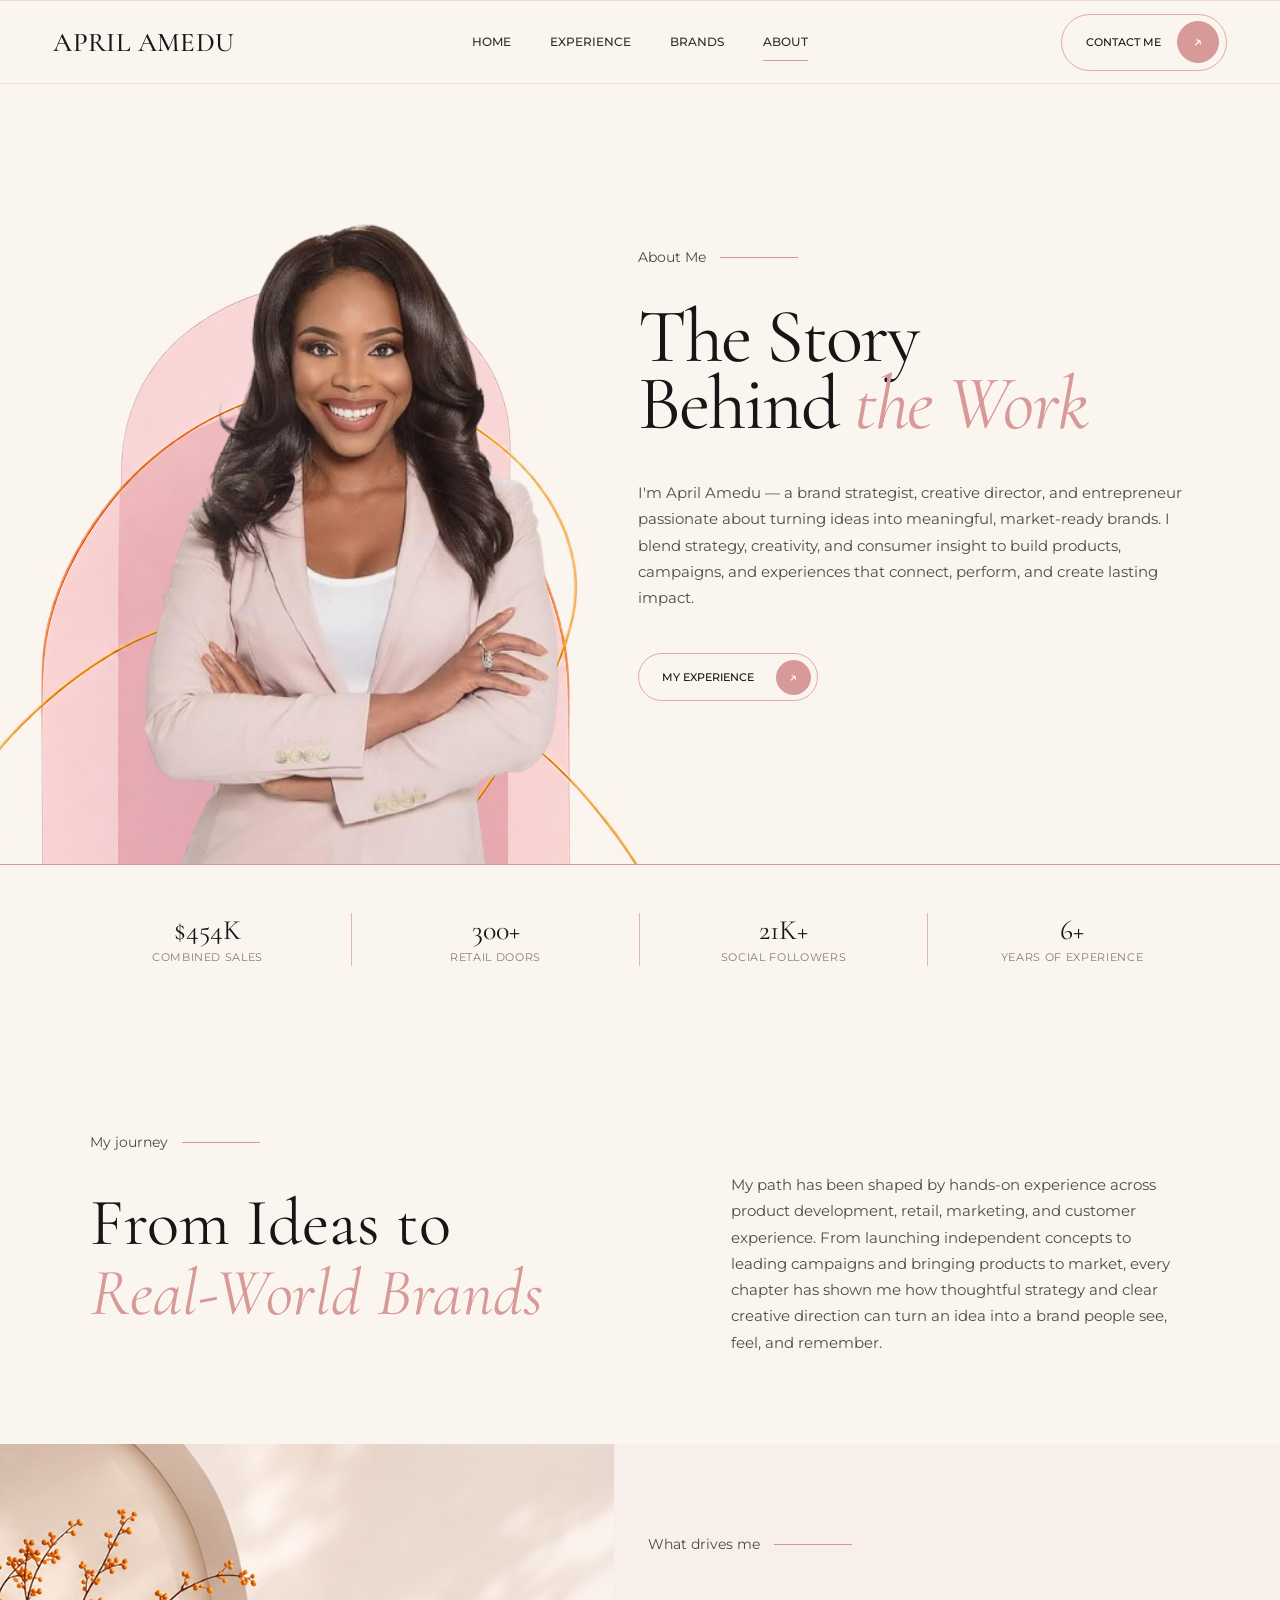
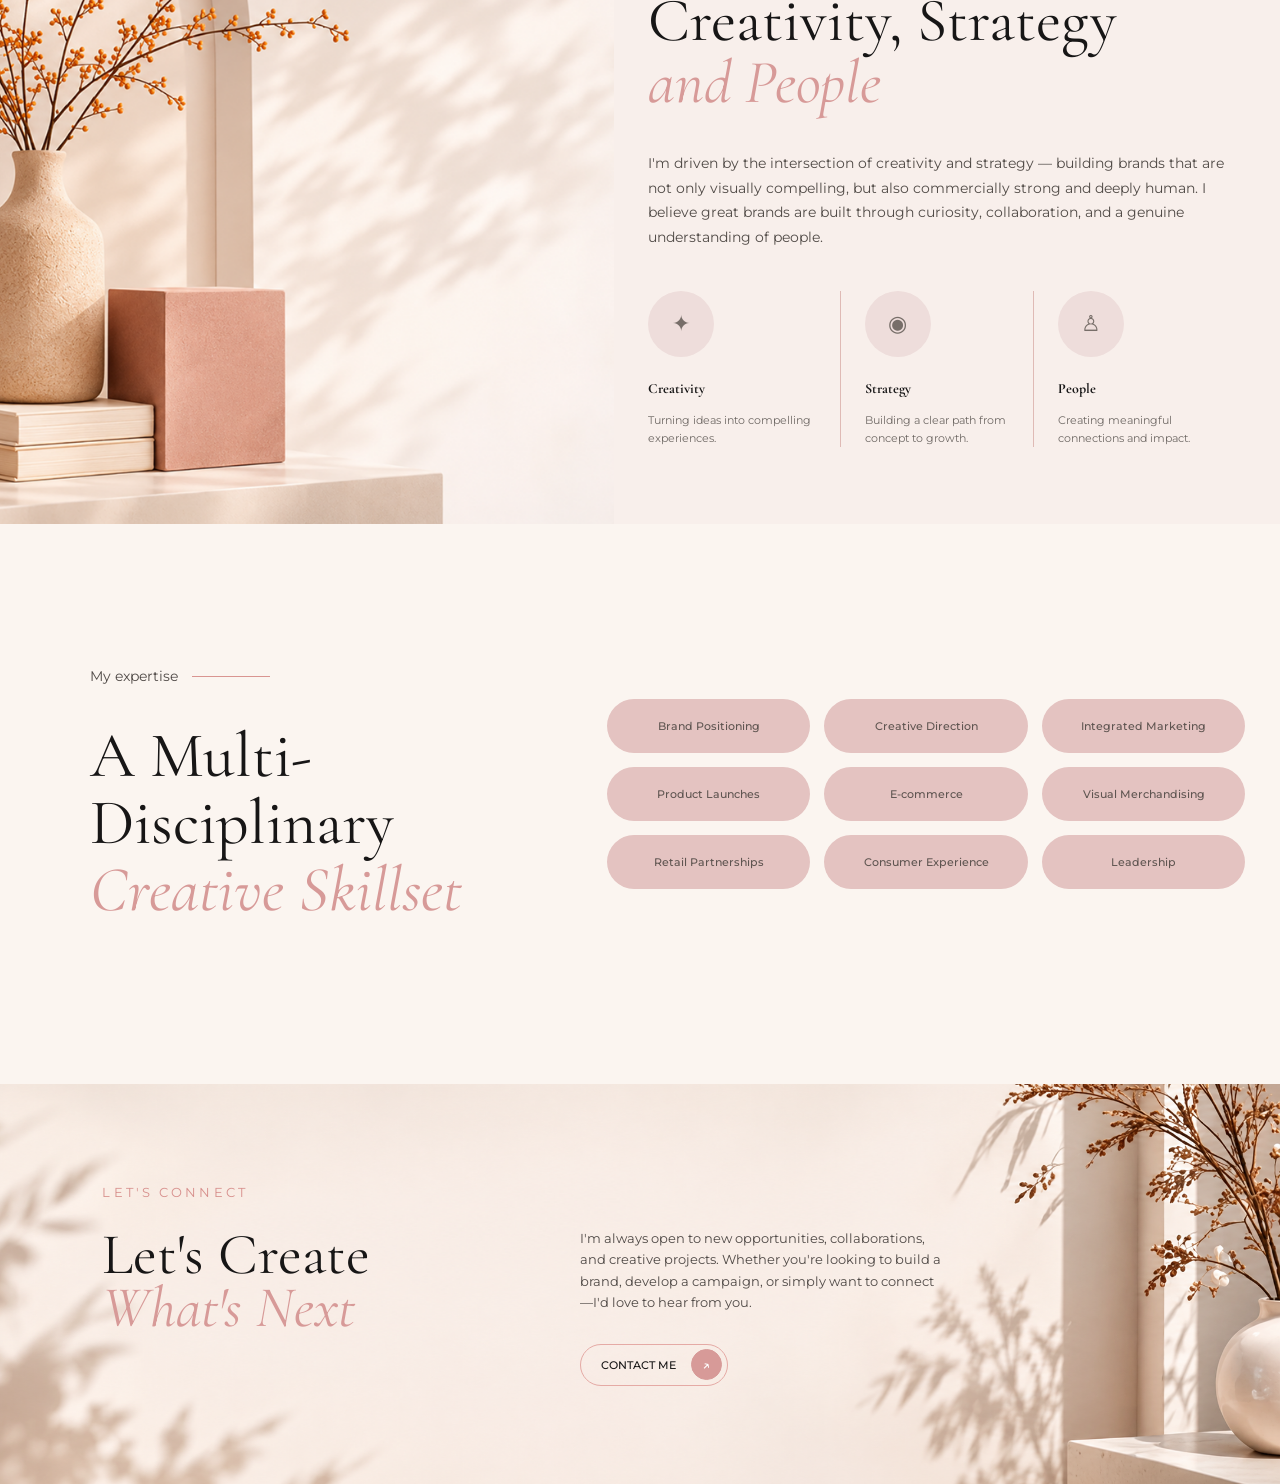
==== commit e8c5066b: "revisions" ====
--- a/about/index.html
+++ b/about/index.html
@@ -44,7 +44,7 @@
             <p class="about-label">My journey</p>
             <h2>From Ideas to<br><span class="accent">Real-World Brands</span></h2>
         </div>
-        <p>I'm April Amedu — a brand strategist, creative director, and entrepreneur passionate about turning ideas into meaningful, market-ready brands. I blend strategy, creativity, and consumer insight to build products, campaigns, and experiences that connect, perform, and create lasting impact.</p>
+        <p>My path has been shaped by hands-on experience across product development, retail, marketing, and customer experience. From launching independent concepts to leading campaigns and bringing products to market, every chapter has shown me how thoughtful strategy and clear creative direction can turn an idea into a brand people see, feel, and remember.</p>
     </section>
 
     <section class="about-drives">
--- a/assets/css/style.css
+++ b/assets/css/style.css
@@ -322,8 +322,9 @@
 /* Meal to Heal case study */
 .meal-case{--meal-ink:#183f2a;--meal-green:#557d45;--meal-lime:#bed64c;--meal-coral:#ef684f;--meal-pink:#f4d8d2;--meal-paper:#fbf6ef;background:var(--meal-paper);color:#2e332d}
 .meal-case h1,.meal-case h2,.meal-case em,.meal-case blockquote{font-family:"Cormorant Garamond",serif!important}.meal-case em{color:var(--meal-coral);font-weight:400}.meal-section-number,.meal-kicker{margin:0 0 24px;text-transform:uppercase;font-size:10px;letter-spacing:.14em;color:#d37d6d}.meal-hero{position:relative;min-height:630px;display:grid;grid-template-columns:46% 54%;align-items:center;padding:55px 7% 30px;overflow:hidden}.meal-hero:before,.meal-hero:after{content:"";position:absolute;border:1px solid #e7bcb4;border-radius:50%;pointer-events:none}.meal-hero:before{width:430px;height:430px;right:9%;top:105px}.meal-hero:after{width:510px;height:510px;right:2%;top:55px}.meal-hero-copy{position:relative;z-index:2;max-width:560px}.meal-hero-copy h1{margin:0 0 34px;font-size:clamp(70px,6vw,96px);font-weight:400;line-height:.8}.meal-hero-copy h1 span{color:var(--meal-coral);font-style:italic}.meal-hero-copy>p:not(.meal-kicker){max-width:480px;margin:0 0 28px;font-size:14px;line-height:1.7}.meal-hero-copy>a{display:inline-flex;align-items:center;gap:18px;text-transform:uppercase;font-size:10px;letter-spacing:.12em}.meal-hero-copy>a span{display:grid;place-items:center;width:30px;height:30px;border:1px solid #df9a8f;border-radius:50%}.meal-hero-art{position:relative;z-index:1;justify-self:end;width:92%;max-width:650px;padding:18px}.meal-hero-art img{width:100%;border-radius:4px;transform:rotate(2deg);box-shadow:0 20px 50px rgba(76,52,35,.08)}.meal-concept-note{position:absolute;right:7%;top:35px;margin:0;font-size:10px}.meal-meta{display:grid;grid-template-columns:repeat(4,1fr);margin:0 7%;border:1px solid #ead2ca;background:#fff9f5}.meal-meta>div{padding:20px 24px;border-right:1px solid #ead2ca}.meal-meta>div:last-child{border:0}.meal-meta small,.meal-meta strong{display:block}.meal-meta small{margin-bottom:7px;text-transform:uppercase;font-size:9px;letter-spacing:.12em;color:#d37d6d}.meal-meta strong{font-size:12px;font-weight:500}.meal-opportunity,.meal-strategy>header,.meal-design-system>header,.meal-education>header,.meal-activation>header,.meal-awareness>header,.meal-merch>header{display:grid;grid-template-columns:1fr 1fr;gap:90px;align-items:center;max-width:1160px;margin:auto}.meal-opportunity{padding:110px 7%}.meal-opportunity h2,.meal-strategy h2,.meal-design-system h2,.meal-education h2,.meal-activation h2,.meal-awareness h2,.meal-merch h2,.meal-learning h2,.meal-partnership h2{margin:0;font-size:clamp(52px,5vw,76px);font-weight:400;line-height:.92}.meal-opportunity>div:last-child>p,.meal-strategy header>p,.meal-design-system header>p,.meal-education header>p,.meal-activation header>p,.meal-awareness header>p,.meal-merch header>p,.meal-learning p,.meal-partnership p{font-size:14px;line-height:1.75}.meal-opportunity blockquote,.meal-partnership blockquote{margin:28px 0 0;padding-left:25px;border-left:2px solid #e9a296;font-size:28px;font-weight:600;line-height:1.05}.meal-identity{display:grid;grid-template-columns:46% 54%;min-height:520px;background:var(--meal-pink)}.meal-logo-card{display:flex;align-items:center;justify-content:center;padding:55px 9%}.meal-logo-card img{width:100%;max-width:460px;border:10px solid #fff9f3}.meal-identity-copy{display:flex;flex-direction:column;justify-content:center;padding:65px 12% 65px 7%}.meal-overline{margin:0 0 18px;text-transform:uppercase;font-size:10px;font-weight:600}.meal-identity-copy h2{margin:0 0 28px;font-size:clamp(52px,5vw,74px);font-weight:400;line-height:.9}.meal-identity-copy>p:not(.meal-section-number):not(.meal-overline){max-width:580px;font-size:14px;line-height:1.75}.meal-swatches{display:flex;gap:8px;margin:24px 0 12px}.meal-swatches span{width:58px;height:40px}.meal-swatches span:nth-child(1){background:#183f2a}.meal-swatches span:nth-child(2){background:#92b73f}.meal-swatches span:nth-child(3){background:#ef684f}.meal-swatches span:nth-child(4){background:#f2c45e}.meal-identity-copy small{font-size:9px;text-transform:uppercase;letter-spacing:.08em}.meal-strategy,.meal-education{padding:105px 7%}.meal-pillars{display:grid;grid-template-columns:repeat(4,1fr);max-width:1160px;margin:60px auto 0;border:1px solid #ead2ca}.meal-pillars>div{min-height:135px;padding:24px;border-right:1px solid #ead2ca}.meal-pillars>div:last-child{border:0}.meal-pillars b,.meal-pillars strong{display:block}.meal-pillars b{margin-bottom:18px;color:#dc8b7d;font-size:11px}.meal-pillars strong{margin-bottom:8px;font-size:12px}.meal-pillars p{margin:0;font-size:10px;line-height:1.55}.meal-design-system{padding:100px 7%;border-top:1px solid #ead2ca}.meal-design-gallery{display:grid;grid-template-columns:1fr 1fr;gap:45px;max-width:940px;margin:70px auto 0}.meal-design-gallery figure,.meal-activation-grid figure,.meal-awareness-grid figure,.meal-merch-grid figure{margin:0}.meal-design-gallery figure:nth-child(2){margin-top:130px}.meal-design-gallery img{width:100%;border-radius:9px;background:#f2d8d2;padding:10px}.meal-design-gallery figcaption,.meal-activation-grid figcaption,.meal-awareness-grid figcaption,.meal-merch-grid figcaption{padding:12px 3px 0;font-size:9px;color:#766d67}.meal-education{border-top:1px solid #ead2ca}.meal-activation{padding:100px 7%;border-top:1px solid #ead2ca}.meal-activation-grid{display:grid;grid-template-columns:1fr 1fr;gap:35px;max-width:1120px;margin:70px auto 0}.meal-activation-grid img{width:100%;border-radius:8px;background:#f2d8d2;padding:10px}.meal-learning{display:grid;grid-template-columns:1fr 1fr;align-items:center;gap:90px;padding:105px 12%;border-top:1px solid #ead2ca}.meal-learning>div{max-width:520px}.meal-learning>div>p:not(.meal-section-number){margin:35px 0 30px}.meal-learning small,.meal-partnership small{font-size:9px;text-transform:uppercase;letter-spacing:.12em}.meal-learning>img{width:100%;max-width:500px;justify-self:end;border-radius:8px;background:#f2d8d2;padding:10px}.meal-awareness{padding:105px 7%;background:var(--meal-pink)}.meal-awareness-grid{display:grid;grid-template-columns:repeat(3,1fr);gap:24px;max-width:1180px;margin:70px auto 0}.meal-awareness-grid img{width:100%;border-radius:5px}.meal-partnership{display:grid;grid-template-columns:1fr 1fr;align-items:center;gap:90px;padding:100px 11%}.meal-partnership>img{width:100%;max-width:470px;border-radius:8px;background:#f2d8d2;padding:10px}.meal-partnership blockquote{margin-bottom:28px;color:var(--meal-coral);font-style:italic}.meal-merch{padding:105px 7%}.meal-merch-grid{display:grid;grid-template-columns:repeat(3,1fr);gap:30px;max-width:1180px;margin:70px auto 0}.meal-merch-grid img{width:100%;aspect-ratio:1/1;object-fit:cover;border-radius:5px}.meal-case-footer{display:grid;grid-template-columns:1fr .7fr;gap:90px;align-items:center;padding:90px 10%;background:var(--meal-pink)}.meal-case-footer h2{margin:0;font-size:clamp(54px,5vw,78px);font-weight:400;line-height:.95}.meal-case-footer>div:last-child{font-size:13px;line-height:1.7}.meal-case-footer a{display:inline-block;margin-top:25px;border-bottom:1px solid currentColor;font-size:11px;text-transform:uppercase;letter-spacing:.1em}
+.meal-design-gallery--three{grid-template-columns:repeat(3,minmax(0,1fr));max-width:1180px;gap:28px;align-items:start}.meal-design-gallery--three figure:nth-child(2){margin-top:80px}.meal-design-gallery--three figure:nth-child(3){margin-top:25px}.meal-awareness-grid--two,.meal-merch-grid--two{grid-template-columns:repeat(2,minmax(0,1fr));max-width:840px}
 @media(max-width:850px){.meal-hero{grid-template-columns:1fr 1fr;padding-left:6%;padding-right:6%}.meal-hero-copy h1{font-size:62px}.meal-meta{margin:0 4%}.meal-opportunity,.meal-strategy>header,.meal-design-system>header,.meal-education>header,.meal-activation>header,.meal-awareness>header,.meal-merch>header{gap:45px}.meal-pillars{grid-template-columns:1fr 1fr}.meal-pillars>div:nth-child(2){border-right:0}.meal-pillars>div:nth-child(-n+2){border-bottom:1px solid #ead2ca}.meal-learning,.meal-partnership{padding-left:7%;padding-right:7%;gap:45px}}
-@media(max-width:620px){.meal-hero{display:flex;flex-direction:column;padding:65px 7% 40px}.meal-hero:before,.meal-hero:after{display:none}.meal-hero-copy h1{font-size:58px}.meal-hero-art{width:100%;margin-top:45px;padding:0}.meal-concept-note{top:25px}.meal-meta{grid-template-columns:1fr 1fr}.meal-meta>div:nth-child(2){border-right:0}.meal-meta>div:nth-child(-n+2){border-bottom:1px solid #ead2ca}.meal-opportunity,.meal-strategy>header,.meal-design-system>header,.meal-education>header,.meal-activation>header,.meal-awareness>header,.meal-merch>header,.meal-learning,.meal-partnership,.meal-case-footer{display:block}.meal-opportunity,.meal-strategy,.meal-design-system,.meal-education,.meal-activation,.meal-awareness,.meal-partnership,.meal-merch{padding:70px 7%}.meal-opportunity h2,.meal-strategy h2,.meal-design-system h2,.meal-education h2,.meal-activation h2,.meal-awareness h2,.meal-merch h2,.meal-learning h2,.meal-partnership h2{font-size:48px}.meal-opportunity>div:last-child,.meal-strategy header>p,.meal-design-system header>p,.meal-education header>p,.meal-activation header>p,.meal-awareness header>p,.meal-merch header>p{margin-top:32px}.meal-identity{display:block}.meal-logo-card,.meal-identity-copy{padding:55px 7%}.meal-design-gallery,.meal-activation-grid,.meal-awareness-grid,.meal-merch-grid{grid-template-columns:1fr;margin-top:45px}.meal-design-gallery figure:nth-child(2){margin-top:0}.meal-learning{padding:70px 7%}.meal-learning>img,.meal-partnership>img{margin-top:40px}.meal-awareness-grid{gap:35px}.meal-case-footer{padding:70px 7%}.meal-case-footer>div:last-child{margin-top:35px}}
+@media(max-width:620px){.meal-hero{display:flex;flex-direction:column;padding:65px 7% 40px}.meal-hero:before,.meal-hero:after{display:none}.meal-hero-copy h1{font-size:58px}.meal-hero-art{width:100%;margin-top:45px;padding:0}.meal-concept-note{top:25px}.meal-meta{grid-template-columns:1fr 1fr}.meal-meta>div:nth-child(2){border-right:0}.meal-meta>div:nth-child(-n+2){border-bottom:1px solid #ead2ca}.meal-opportunity,.meal-strategy>header,.meal-design-system>header,.meal-education>header,.meal-activation>header,.meal-awareness>header,.meal-merch>header,.meal-learning,.meal-partnership,.meal-case-footer{display:block}.meal-opportunity,.meal-strategy,.meal-design-system,.meal-education,.meal-activation,.meal-awareness,.meal-partnership,.meal-merch{padding:70px 7%}.meal-opportunity h2,.meal-strategy h2,.meal-design-system h2,.meal-education h2,.meal-activation h2,.meal-awareness h2,.meal-merch h2,.meal-learning h2,.meal-partnership h2{font-size:48px}.meal-opportunity>div:last-child,.meal-strategy header>p,.meal-design-system header>p,.meal-education header>p,.meal-activation header>p,.meal-awareness header>p,.meal-merch header>p{margin-top:32px}.meal-identity{display:block}.meal-logo-card,.meal-identity-copy{padding:55px 7%}.meal-design-gallery,.meal-activation-grid,.meal-awareness-grid,.meal-merch-grid{grid-template-columns:1fr;margin-top:45px}.meal-design-gallery figure:nth-child(2),.meal-design-gallery--three figure:nth-child(3){margin-top:0}.meal-learning{padding:70px 7%}.meal-learning>img,.meal-partnership>img{margin-top:40px}.meal-awareness-grid{gap:35px}.meal-case-footer{padding:70px 7%}.meal-case-footer>div:last-child{margin-top:35px}}
 
 /* Meal to Heal project card and Brands-page feature */
 .project.meal-project{background:#214c33 url('../images/a377cec6-d606-433e-adf8-115908862515.png') center/cover no-repeat}
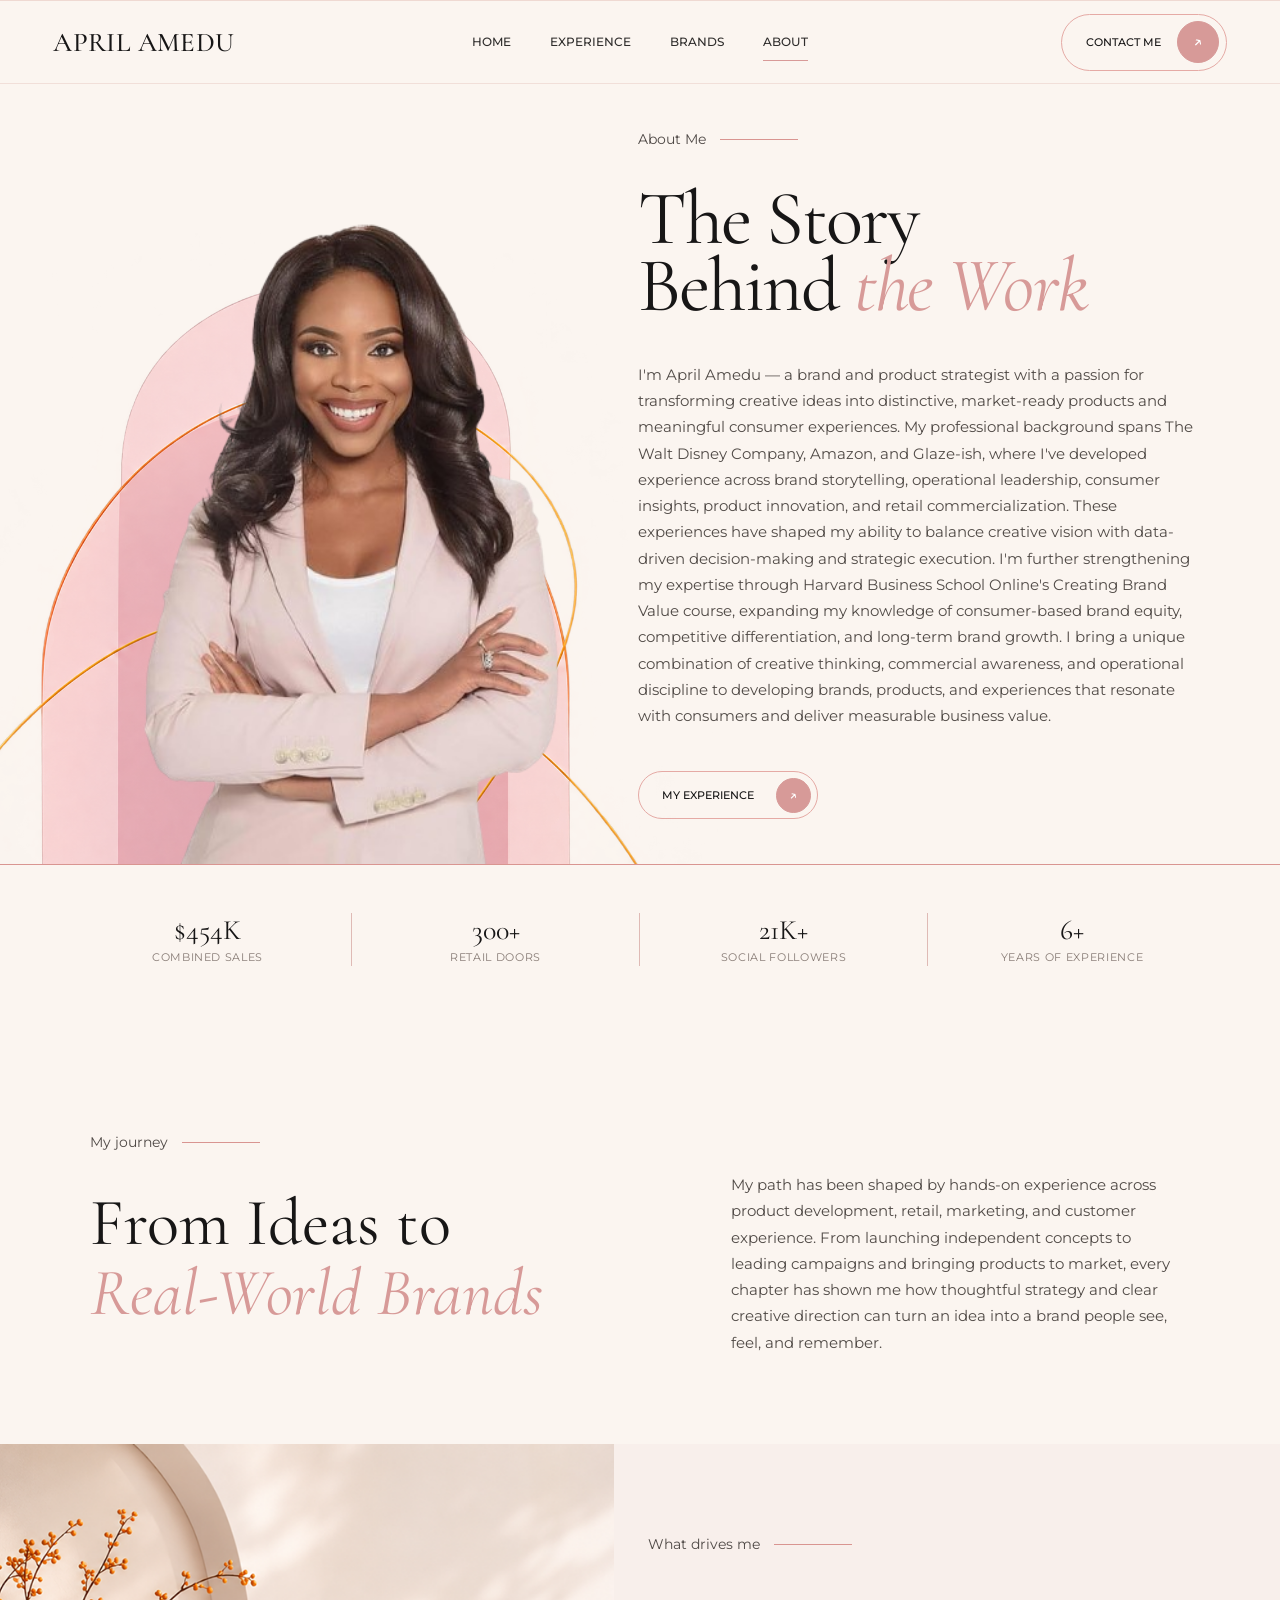
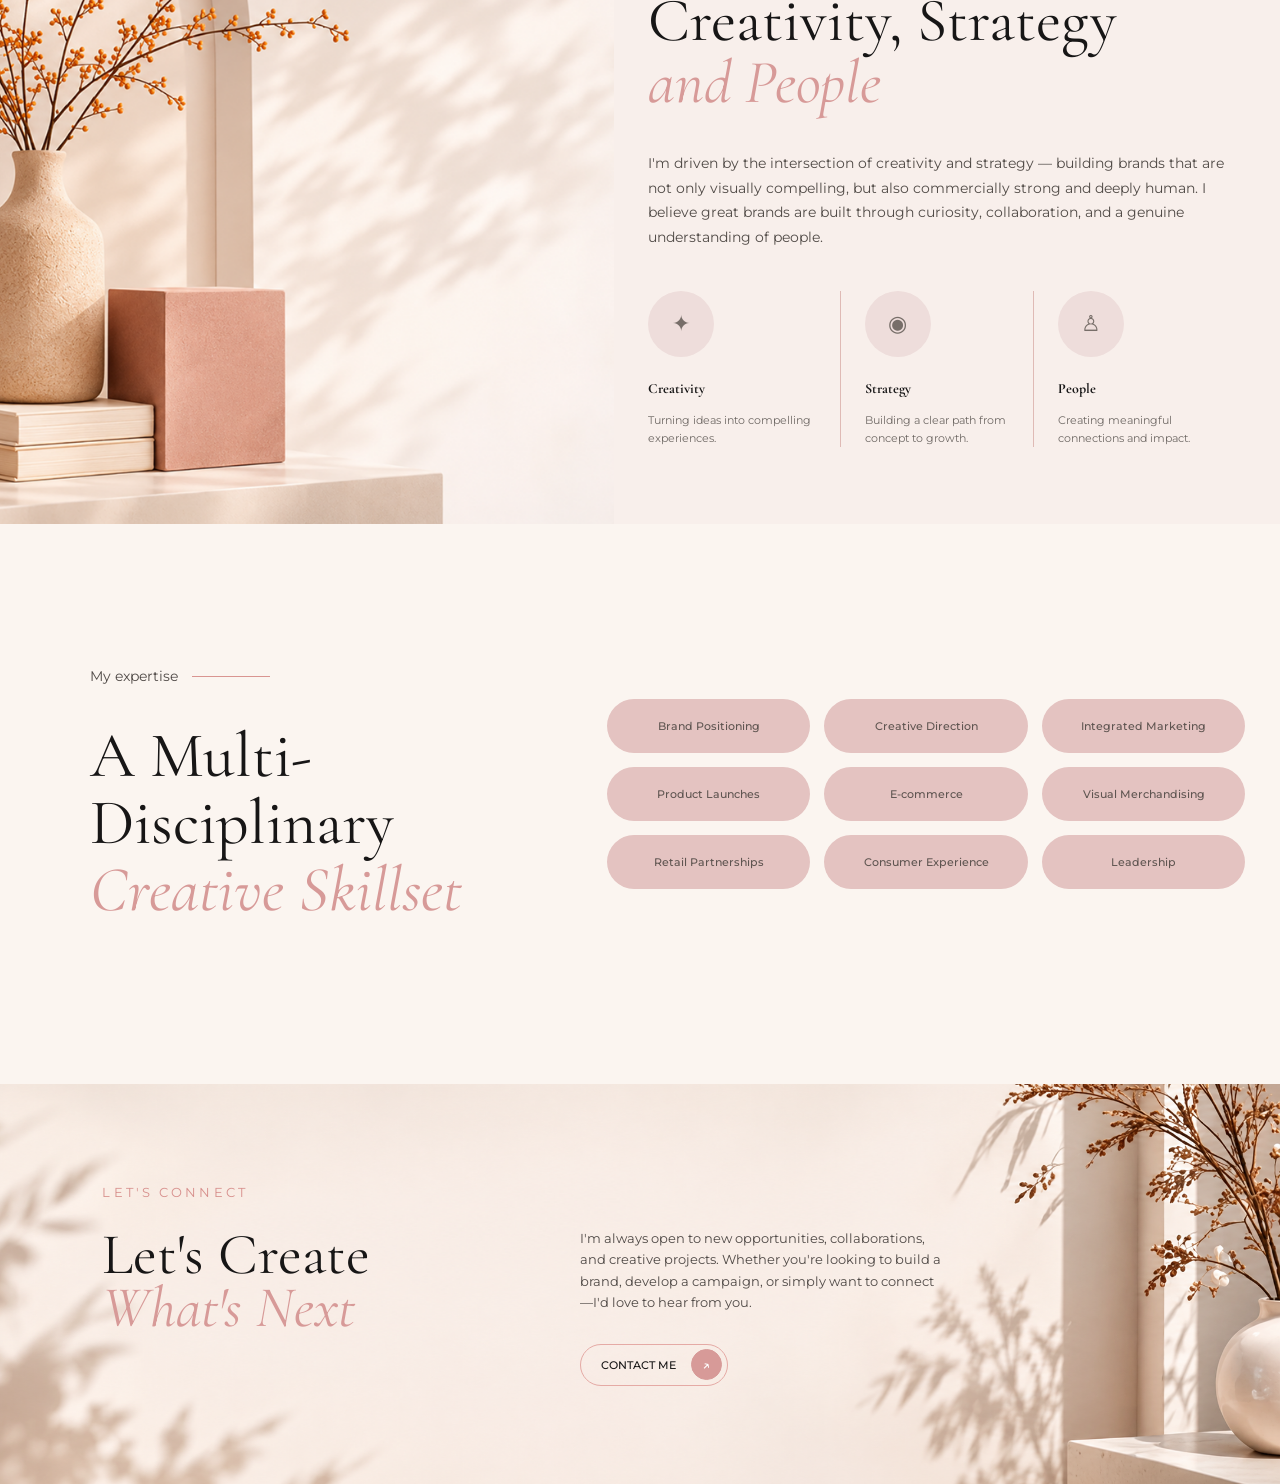
==== commit 844f8691: "about me update" ====
--- a/about/index.html
+++ b/about/index.html
@@ -27,7 +27,13 @@
         <div class="about-hero-copy">
             <p class="about-label">About Me</p>
             <h1>The Story<br>Behind <span class="accent">the Work</span></h1>
-            <p>I'm April Amedu — a brand strategist, creative director, and entrepreneur passionate about turning ideas into meaningful, market-ready brands. I blend strategy, creativity, and consumer insight to build products, campaigns, and experiences that connect, perform, and create lasting impact.</p>
+            <p>I'm April Amedu — a brand and product strategist with a passion for transforming creative ideas into distinctive, market-ready products and meaningful consumer experiences.
+
+My professional background spans The Walt Disney Company, Amazon, and Glaze-ish, where I've developed experience across brand storytelling, operational leadership, consumer insights, product innovation, and retail commercialization. These experiences have shaped my ability to balance creative vision with data-driven decision-making and strategic execution.
+
+I'm further strengthening my expertise through Harvard Business School Online's Creating Brand Value course, expanding my knowledge of consumer-based brand equity, competitive differentiation, and long-term brand growth.
+
+I bring a unique combination of creative thinking, commercial awareness, and operational discipline to developing brands, products, and experiences that resonate with consumers and deliver measurable business value. </p>
             <a class="pill" href="/experience/">My Experience <span class="round-arrow">↗</span></a>
         </div>
     </section>
